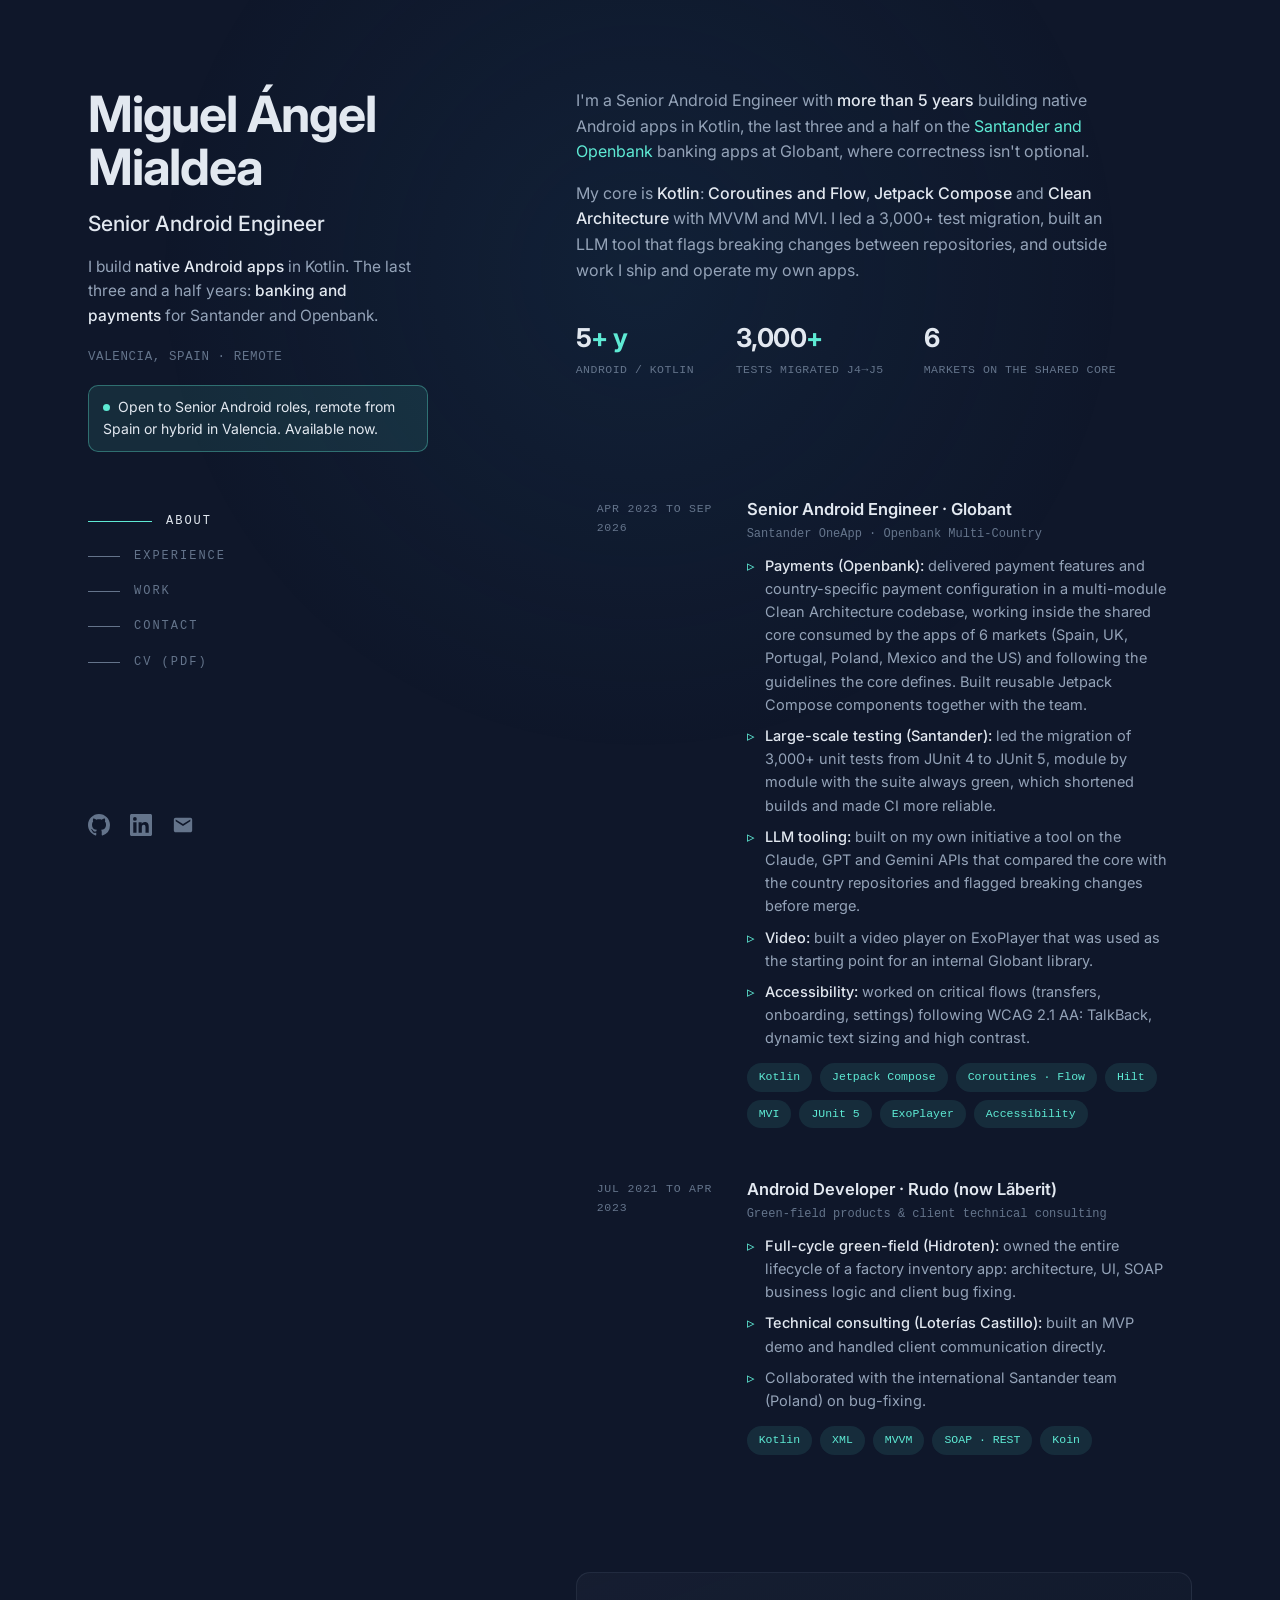
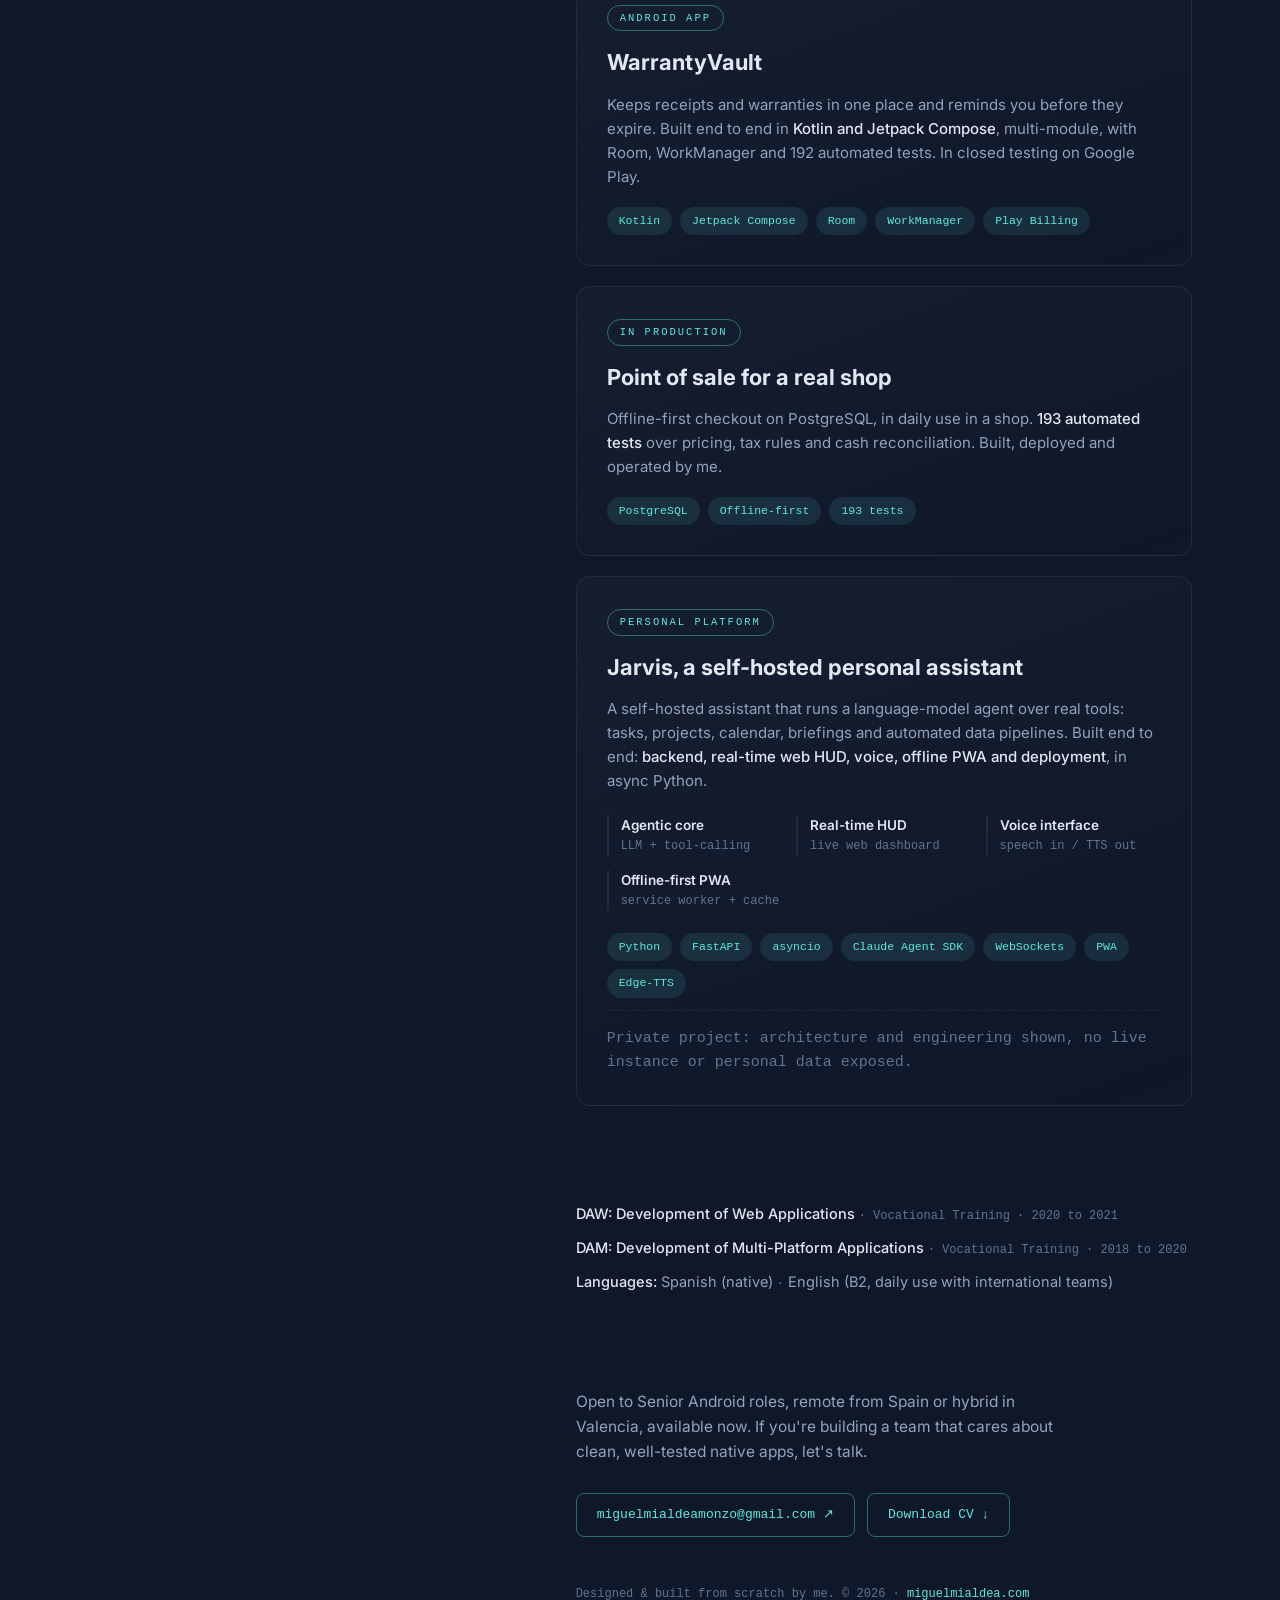
==== index.html @ e4a37e61 "Correct site and CV content: dates, payments scope, KMP, GitHub link, projects - Globant Apr 2023 to" ====
<!doctype html>
<html lang="en">
<head>
<meta charset="utf-8" />
<meta name="viewport" content="width=device-width, initial-scale=1" />
<title>Miguel Ángel Mialdea · Senior Android Engineer</title>
<meta name="description" content="Senior Android Engineer with 5+ years building native Kotlin apps for fintech (Santander, Openbank). Kotlin, Jetpack Compose, Clean Architecture. Based in Valencia, Spain. Open to remote roles from Spain or hybrid in Valencia." />
<link rel="canonical" href="https://miguelmialdea.com/" />
<meta property="og:title" content="Miguel Ángel Mialdea · Senior Android Engineer" />
<meta property="og:description" content="Senior Android engineer. Kotlin, Jetpack Compose, Clean Architecture, fintech apps and LLM tooling. Available now." />
<meta property="og:type" content="website" />
<meta property="og:url" content="https://miguelmialdea.com/" />
<meta name="theme-color" content="#0f172a" />
<link rel="icon" href="data:image/svg+xml,%3Csvg xmlns='http://www.w3.org/2000/svg' viewBox='0 0 32 32'%3E%3Crect width='32' height='32' rx='7' fill='%230f172a'/%3E%3Ctext x='16' y='22' font-family='Arial,sans-serif' font-size='15' font-weight='700' text-anchor='middle' fill='%235eead4'%3EMM%3C/text%3E%3C/svg%3E" />
<link rel="preconnect" href="https://fonts.googleapis.com">
<link rel="preconnect" href="https://fonts.gstatic.com" crossorigin>
<link href="https://fonts.googleapis.com/css2?family=Inter:wght@400;500;600;700&display=swap" rel="stylesheet">
<style>
  /* Forge · redesign (in-place content fix, 2026-10-20) · macrostructure: split sticky aside · tone: technical · anchor hue: teal */
  :root{
    --bg:#0f172a;            /* slate-900 */
    --text-hi:#e2e8f0;       /* slate-200 */
    --text:#94a3b8;          /* slate-400 */
    --text-lo:#64748b;       /* slate-500 */
    --accent:#5eead4;        /* teal-300 */
    --card-hover:rgba(148,163,184,.06);
    --card-line:rgba(148,163,184,.12);
    --pill-bg:rgba(94,234,212,.10);
    --mono:ui-monospace,"SF Mono",Menlo,Consolas,"Roboto Mono",monospace;
  }
  *{box-sizing:border-box;margin:0;padding:0}
  html{scroll-behavior:smooth;overflow-x:clip}
  body{overflow-x:clip;
    background:var(--bg);color:var(--text);
    font-family:"Inter",-apple-system,BlinkMacSystemFont,"Segoe UI",Roboto,sans-serif;
    line-height:1.6;-webkit-font-smoothing:antialiased;
  }
  a{color:inherit;text-decoration:none}
  ::selection{background:rgba(94,234,212,.25);color:var(--text-hi)}

  /* spotlight that follows the cursor */
  #spot{position:fixed;inset:0;z-index:0;pointer-events:none;
    background:radial-gradient(600px at 50% 30%,rgba(29,78,116,.18),transparent 80%);}

  .layout{position:relative;z-index:1;max-width:1200px;margin:0 auto;
    display:grid;grid-template-columns:minmax(380px,42%) 1fr;gap:0 24px;padding:0 48px}

  /* ── LEFT (sticky) ── */
  .left{position:sticky;top:0;height:100vh;display:flex;flex-direction:column;
    justify-content:space-between;padding:88px 24px 64px 0}
  h1{font-size:clamp(38px,4.4vw,50px);font-weight:700;letter-spacing:-1.2px;color:var(--text-hi);line-height:1.05}
  h1 a:hover{color:var(--accent)}
  .role{font-size:clamp(17px,1.8vw,21px);font-weight:500;color:var(--text-hi);margin-top:14px}
  .tag{margin-top:14px;max-width:330px;font-size:15.5px}
  .tag b{color:var(--text-hi);font-weight:500}
  .loc{font-family:var(--mono);font-size:12.5px;color:var(--text-lo);margin-top:18px;letter-spacing:.6px}
  .loc .dot{display:inline-block;width:7px;height:7px;border-radius:50%;background:var(--accent);
    margin-right:8px;box-shadow:0 0 8px var(--accent);animation:pulse 2.4s infinite;vertical-align:1px}
  @keyframes pulse{0%,100%{opacity:1}50%{opacity:.35}}
  .avail{margin-top:18px;max-width:340px;font-size:14px;color:var(--text-hi);
    border:1px solid rgba(94,234,212,.35);background:var(--pill-bg);border-radius:10px;padding:10px 14px}
  .avail .dot{display:inline-block;width:7px;height:7px;border-radius:50%;background:var(--accent);
    margin-right:8px;vertical-align:1px}
  .cta-inline.m-cv{display:none}

  .navcol{margin-top:60px;display:flex;flex-direction:column;gap:16px}
  .navcol a{display:flex;align-items:center;gap:14px;font-family:var(--mono);font-size:12px;
    letter-spacing:2px;color:var(--text-lo);width:max-content;transition:color .2s}
  .navcol a::before{content:"";height:1px;width:32px;background:var(--text-lo);transition:all .25s}
  .navcol a:hover,.navcol a.active{color:var(--text-hi)}
  .navcol a:hover::before,.navcol a.active::before{width:64px;background:var(--accent)}

  .social{display:flex;gap:20px;align-items:center}
  .social a{color:var(--text-lo);transition:color .2s,transform .2s;display:inline-flex}
  .social a:hover{color:var(--accent);transform:translateY(-2px)}
  .social svg{width:22px;height:22px;fill:currentColor}

  /* ── RIGHT (scroll) ── */
  .right{padding:88px 0 96px}
  section{margin-bottom:96px;scroll-margin-top:80px}
  .m-label{display:none}

  .about p{max-width:560px;font-size:16px;margin-bottom:16px}
  .about b{color:var(--text-hi);font-weight:500}
  .about .hl{color:var(--accent)}

  /* cards (experience + work) */
  .cards{display:flex;flex-direction:column;gap:6px}
  .card{display:grid;grid-template-columns:132px 1fr;gap:18px;padding:20px;border-radius:10px;
    border:1px solid transparent;transition:background .25s,border-color .25s,opacity .25s}
  .cards:hover .card{opacity:.55}
  .cards .card:hover{opacity:1;background:var(--card-hover);border-color:var(--card-line);
    box-shadow:0 6px 24px rgba(2,6,23,.4)}
  .when{font-family:var(--mono);font-size:11.5px;color:var(--text-lo);letter-spacing:.8px;
    text-transform:uppercase;padding-top:4px}
  .card h3{font-size:16.5px;font-weight:600;color:var(--text-hi)}
  .card h3 .co{color:var(--text-hi)}
  .card:hover h3 .co{color:var(--accent)}
  .card h3 .arrow{display:inline-block;transition:transform .2s;font-size:14px}
  .card:hover h3 .arrow{transform:translate(3px,-3px)}
  .sub{font-family:var(--mono);font-size:12px;color:var(--text-lo);margin-top:2px}
  .card p{font-size:14.5px;margin-top:10px}
  .card p b,.card li b{color:var(--text-hi);font-weight:500}
  .card ul.points{list-style:none;margin-top:10px;display:flex;flex-direction:column;gap:8px}
  .card ul.points li{position:relative;padding-left:18px;font-size:14.5px}
  .card ul.points li::before{content:"▹";position:absolute;left:0;color:var(--accent)}
  .pills{display:flex;flex-wrap:wrap;gap:8px;margin-top:14px;list-style:none}
  .pills li{font-family:var(--mono);font-size:11.5px;color:var(--accent);background:var(--pill-bg);
    border-radius:999px;padding:5px 12px}

  /* numbers strip */
  .nums{display:flex;gap:40px;flex-wrap:wrap;margin-top:34px}
  .nums div{min-width:120px}
  .nums .n{font-size:26px;font-weight:700;color:var(--text-hi);letter-spacing:-.5px}
  .nums .n span{color:var(--accent)}
  .nums .d{font-family:var(--mono);font-size:11.5px;color:var(--text-lo);letter-spacing:.5px;margin-top:2px}

  /* project featured card */
  .proj{border:1px solid var(--card-line);border-radius:14px;padding:30px;
    background:linear-gradient(160deg,rgba(148,163,184,.05),rgba(15,23,42,0));
    transition:border-color .25s,box-shadow .25s;position:relative;overflow:hidden}
  .proj:hover{border-color:rgba(94,234,212,.35);box-shadow:0 10px 34px rgba(2,6,23,.5)}
  .ptag{font-family:var(--mono);font-size:10.5px;letter-spacing:2px;color:var(--accent);
    border:1px solid rgba(94,234,212,.4);border-radius:999px;padding:4px 12px;display:inline-block}
  .proj h3{font-size:22px;font-weight:700;color:var(--text-hi);margin-top:14px}
  .proj>p{font-size:15px;margin-top:12px;max-width:600px}
  .proj>p b{color:var(--text-hi);font-weight:500}
  .feat{display:grid;grid-template-columns:repeat(auto-fit,minmax(170px,1fr));gap:14px;margin-top:22px}
  .feat div{border-left:2px solid var(--card-line);padding-left:12px}
  .feat h4{font-size:13.5px;color:var(--text-hi);font-weight:600}
  .feat p{font-family:var(--mono);font-size:12px;color:var(--text-lo)}
  .pnote{margin-top:22px;padding-top:16px;border-top:1px dashed var(--card-line);
    font-family:var(--mono);font-size:12px;color:var(--text-lo)}

  /* education + footer */
  .edu{display:flex;flex-direction:column;gap:10px;font-size:14.5px}
  .edu b{color:var(--text-hi);font-weight:500}
  .edu span{font-family:var(--mono);font-size:12px;color:var(--text-lo)}
  .foot{font-family:var(--mono);font-size:12px;color:var(--text-lo);max-width:480px}
  .foot a{color:var(--text);border-bottom:1px solid transparent}
  .foot a:hover{color:var(--accent)}

  .ctas{display:flex;flex-wrap:wrap;gap:12px;margin-top:28px}
  .cta-inline{display:inline-flex;align-items:center;gap:8px;font-family:var(--mono);font-size:13px;
    color:var(--accent);border:1px solid rgba(94,234,212,.4);border-radius:8px;padding:11px 20px;
    white-space:nowrap;transition:background .2s}
  .cta-inline:hover{background:var(--pill-bg)}
  .cta-inline:focus-visible{outline:2px solid var(--accent);outline-offset:3px}
  .proj+.proj{margin-top:20px}

  .reveal{opacity:0;transform:translateY(16px);transition:opacity .55s cubic-bezier(.22,1,.36,1),transform .55s cubic-bezier(.22,1,.36,1)}
  .reveal.in{opacity:1;transform:none}

  /* ── MOBILE ── */
  @media(max-width:880px){
    .layout{display:block;padding:0 26px}
    .left{position:static;height:auto;padding:72px 0 20px;justify-content:flex-start}
    .navcol{display:none}
    .cta-inline.m-cv{display:inline-flex;margin-top:18px}
    .social{margin-top:28px}
    .right{padding:28px 0 80px}
    section{margin-bottom:64px}
    .m-label{display:block;font-family:var(--mono);font-size:12px;letter-spacing:2.5px;
      color:var(--text-hi);text-transform:uppercase;margin-bottom:22px;
      position:sticky;top:0;background:rgba(15,23,42,.85);backdrop-filter:blur(8px);
      padding:14px 0;z-index:5}
    .m-label::before{content:"// ";color:var(--accent)}
    .card{grid-template-columns:1fr;gap:6px;padding:16px 0}
    .cards:hover .card{opacity:1}
    #spot{display:none}
    .proj{padding:22px}
  }
  @media(max-width:360px){
    .layout{padding:0 22px}
    .cta-inline{padding:11px 14px;font-size:12px}
  }
  @media(prefers-reduced-motion:reduce){
    .reveal{opacity:1;transform:none}.loc .dot{animation:none}
    .card,.cards:hover .card{transition:none;opacity:1}
  }
</style>
</head>
<body>
<div id="spot"></div>

<div class="layout">

  <!-- LEFT — sticky identity -->
  <aside class="left">
    <div>
      <h1><a href="#top">Miguel Ángel<br>Mialdea</a></h1>
      <div class="role">Senior Android Engineer</div>
      <p class="tag">I build <b>native Android apps</b> in Kotlin. The last three and a half years: <b>banking and payments</b> for Santander and Openbank.</p>
      <div class="loc">VALENCIA, SPAIN · REMOTE</div>
      <p class="avail"><span class="dot"></span>Open to Senior Android roles, remote from Spain or hybrid in Valencia. Available now.</p>
      <a class="cta-inline m-cv" href="./cv.pdf" target="_blank" rel="noopener">Download CV ↓</a>

      <nav class="navcol" aria-label="Section navigation">
        <a href="#about" class="active">ABOUT</a>
        <a href="#experience">EXPERIENCE</a>
        <a href="#work">WORK</a>
        <a href="#contact">CONTACT</a>
        <a href="./cv.pdf" target="_blank" rel="noopener">CV (PDF)</a>
      </nav>
    </div>

    <div class="social">
      <a href="https://github.com/MiguelAMialdeaDev" target="_blank" rel="noopener" aria-label="GitHub">
        <svg viewBox="0 0 16 16"><path d="M8 0C3.58 0 0 3.58 0 8c0 3.54 2.29 6.53 5.47 7.59.4.07.55-.17.55-.38 0-.19-.01-.82-.01-1.49-2.01.37-2.53-.49-2.69-.94-.09-.23-.48-.94-.82-1.13-.28-.15-.68-.52-.01-.53.63-.01 1.08.58 1.23.82.72 1.21 1.87.87 2.33.66.07-.52.28-.87.51-1.07-1.78-.2-3.64-.89-3.64-3.95 0-.87.31-1.59.82-2.15-.08-.2-.36-1.02.08-2.12 0 0 .67-.21 2.2.82.64-.18 1.32-.27 2-.27s1.36.09 2 .27c1.53-1.04 2.2-.82 2.2-.82.44 1.1.16 1.92.08 2.12.51.56.82 1.27.82 2.15 0 3.07-1.87 3.75-3.65 3.95.29.25.54.73.54 1.48 0 1.07-.01 1.93-.01 2.2 0 .21.15.46.55.38A8.01 8.01 0 0 0 16 8c0-4.42-3.58-8-8-8z"/></svg>
      </a>
      <a href="https://www.linkedin.com/in/miguel-mialdea-dev" target="_blank" rel="noopener" aria-label="LinkedIn">
        <svg viewBox="0 0 24 24"><path d="M20.45 20.45h-3.55v-5.57c0-1.33-.03-3.04-1.85-3.04-1.85 0-2.14 1.45-2.14 2.94v5.67H9.36V9h3.41v1.56h.05c.47-.9 1.63-1.85 3.36-1.85 3.6 0 4.27 2.37 4.27 5.45v6.29zM5.34 7.43a2.06 2.06 0 1 1 0-4.12 2.06 2.06 0 0 1 0 4.12zM7.12 20.45H3.56V9h3.56v11.45zM22.23 0H1.77C.79 0 0 .77 0 1.72v20.56C0 23.23.79 24 1.77 24h20.46c.98 0 1.77-.77 1.77-1.72V1.72C24 .77 23.21 0 22.23 0z"/></svg>
      </a>
      <a href="mailto:miguelmialdeamonzo@gmail.com" aria-label="Email">
        <svg viewBox="0 0 24 24"><path d="M20 4H4c-1.1 0-1.99.9-1.99 2L2 18c0 1.1.9 2 2 2h16c1.1 0 2-.9 2-2V6c0-1.1-.9-2-2-2zm0 4-8 5-8-5V6l8 5 8-5v2z"/></svg>
      </a>
    </div>
  </aside>

  <!-- RIGHT — scrolling content -->
  <main class="right" id="top">

    <section id="about" class="about reveal">
      <div class="m-label">About</div>
      <p>I'm a Senior Android Engineer with <b>more than 5 years</b> building native Android apps in Kotlin, the last three and a half on the <span class="hl">Santander and Openbank</span> banking apps at Globant, where correctness isn't optional.</p>
      <p>My core is <b>Kotlin</b>: <b>Coroutines and Flow</b>, <b>Jetpack Compose</b> and <b>Clean Architecture</b> with MVVM and MVI. I led a 3,000+ test migration, built an LLM tool that flags breaking changes between repositories, and outside work I ship and operate my own apps.</p>
      <div class="nums">
        <div><div class="n">5<span>+ y</span></div><div class="d">ANDROID / KOTLIN</div></div>
        <div><div class="n">3,000<span>+</span></div><div class="d">TESTS MIGRATED J4→J5</div></div>
        <div><div class="n">6</div><div class="d">MARKETS ON THE SHARED CORE</div></div>
      </div>
    </section>

    <section id="experience" class="reveal">
      <div class="m-label">Experience</div>
      <div class="cards">

        <div class="card">
          <div class="when">Apr 2023 to Sep 2026</div>
          <div>
            <h3><span class="co">Senior Android Engineer · Globant</span></h3>
            <div class="sub">Santander OneApp · Openbank Multi-Country</div>
            <ul class="points">
              <li><b>Payments (Openbank):</b> delivered payment features and country-specific payment configuration in a multi-module Clean Architecture codebase, working inside the shared core consumed by the apps of 6 markets (Spain, UK, Portugal, Poland, Mexico and the US) and following the guidelines the core defines. Built reusable Jetpack Compose components together with the team.</li>
              <li><b>Large-scale testing (Santander):</b> led the migration of 3,000+ unit tests from JUnit 4 to JUnit 5, module by module with the suite always green, which shortened builds and made CI more reliable.</li>
              <li><b>LLM tooling:</b> built on my own initiative a tool on the Claude, GPT and Gemini APIs that compared the core with the country repositories and flagged breaking changes before merge.</li>
              <li><b>Video:</b> built a video player on ExoPlayer that was used as the starting point for an internal Globant library.</li>
              <li><b>Accessibility:</b> worked on critical flows (transfers, onboarding, settings) following WCAG 2.1 AA: TalkBack, dynamic text sizing and high contrast.</li>
            </ul>
            <ul class="pills"><li>Kotlin</li><li>Jetpack Compose</li><li>Coroutines · Flow</li><li>Hilt</li><li>MVI</li><li>JUnit 5</li><li>ExoPlayer</li><li>Accessibility</li></ul>
          </div>
        </div>

        <div class="card">
          <div class="when">Jul 2021 to Apr 2023</div>
          <div>
            <h3><span class="co">Android Developer · Rudo (now Lãberit)</span></h3>
            <div class="sub">Green-field products &amp; client technical consulting</div>
            <ul class="points">
              <li><b>Full-cycle green-field (Hidroten):</b> owned the entire lifecycle of a factory inventory app: architecture, UI, SOAP business logic and client bug fixing.</li>
              <li><b>Technical consulting (Loterías Castillo):</b> built an MVP demo and handled client communication directly.</li>
              <li>Collaborated with the international Santander team (Poland) on bug-fixing.</li>
            </ul>
            <ul class="pills"><li>Kotlin</li><li>XML</li><li>MVVM</li><li>SOAP · REST</li><li>Koin</li></ul>
          </div>
        </div>

      </div>
    </section>

    <section id="work" class="reveal">
      <div class="m-label">Selected Work</div>
      <div class="proj">
        <span class="ptag">ANDROID APP</span>
        <h3>WarrantyVault</h3>
        <p>Keeps receipts and warranties in one place and reminds you before they expire. Built end to end in <b>Kotlin and Jetpack Compose</b>, multi-module, with Room, WorkManager and 192 automated tests. In closed testing on Google Play.</p>
        <ul class="pills" style="margin-top:18px"><li>Kotlin</li><li>Jetpack Compose</li><li>Room</li><li>WorkManager</li><li>Play Billing</li></ul>
      </div>

      <div class="proj">
        <span class="ptag">IN PRODUCTION</span>
        <h3>Point of sale for a real shop</h3>
        <p>Offline-first checkout on PostgreSQL, in daily use in a shop. <b>193 automated tests</b> over pricing, tax rules and cash reconciliation. Built, deployed and operated by me.</p>
        <ul class="pills" style="margin-top:18px"><li>PostgreSQL</li><li>Offline-first</li><li>193 tests</li></ul>
      </div>

      <div class="proj">
        <span class="ptag">PERSONAL PLATFORM</span>
        <h3>Jarvis, a self-hosted personal assistant</h3>
        <p>A self-hosted assistant that runs a language-model agent over real tools: tasks, projects, calendar, briefings and automated data pipelines. Built end to end: <b>backend, real-time web HUD, voice, offline PWA and deployment</b>, in async Python.</p>
        <div class="feat">
          <div><h4>Agentic core</h4><p>LLM + tool-calling</p></div>
          <div><h4>Real-time HUD</h4><p>live web dashboard</p></div>
          <div><h4>Voice interface</h4><p>speech in / TTS out</p></div>
          <div><h4>Offline-first PWA</h4><p>service worker + cache</p></div>
        </div>
        <ul class="pills" style="margin-top:22px"><li>Python</li><li>FastAPI</li><li>asyncio</li><li>Claude Agent SDK</li><li>WebSockets</li><li>PWA</li><li>Edge-TTS</li></ul>
        <p class="pnote">Private project: architecture and engineering shown, no live instance or personal data exposed.</p>
      </div>
    </section>

    <section id="education" class="reveal">
      <div class="m-label">Education</div>
      <div class="edu">
        <div><b>DAW: Development of Web Applications</b> <span>· Vocational Training · 2020 to 2021</span></div>
        <div><b>DAM: Development of Multi-Platform Applications</b> <span>· Vocational Training · 2018 to 2020</span></div>
        <div><b>Languages:</b> Spanish (native) <span>·</span> English (B2, daily use with international teams)</div>
      </div>
    </section>

    <section id="contact" class="reveal" style="margin-bottom:40px">
      <div class="m-label">Contact</div>
      <p class="foot" style="font-family:Inter,sans-serif;font-size:15.5px;color:var(--text)">Open to Senior Android roles, remote from Spain or hybrid in Valencia, available now. If you're building a team that cares about clean, well-tested native apps, let's talk.</p>
      <div class="ctas">
        <a class="cta-inline" href="mailto:miguelmialdeamonzo@gmail.com">miguelmialdeamonzo@gmail.com ↗</a>
        <a class="cta-inline" href="./cv.pdf" target="_blank" rel="noopener">Download CV ↓</a>
      </div>
      <p class="foot" style="margin-top:48px">Designed &amp; built from scratch by me. © <span id="yr"></span> · <span style="color:var(--accent)">miguelmialdea.com</span></p>
    </section>

  </main>
</div>

<script>
  document.getElementById("yr").textContent = new Date().getFullYear();

  // spotlight follows cursor
  const spot = document.getElementById("spot");
  window.addEventListener("mousemove", (e) => {
    spot.style.background = `radial-gradient(600px at ${e.clientX}px ${e.clientY}px, rgba(29,78,116,.18), transparent 80%)`;
  }, { passive: true });

  // reveal on scroll
  const io = new IntersectionObserver((es)=>{es.forEach(e=>{if(e.isIntersecting){e.target.classList.add("in");io.unobserve(e.target)}})},{threshold:.1});
  document.querySelectorAll(".reveal").forEach(el=>io.observe(el));

  // active nav link on scroll
  const links = document.querySelectorAll(".navcol a");
  const secs = ["about","experience","work","contact"].map(id=>document.getElementById(id));
  const nav = new IntersectionObserver((es)=>{
    es.forEach(e=>{
      if(e.isIntersecting){
        links.forEach(l=>l.classList.toggle("active", l.getAttribute("href")==="#"+e.target.id));
      }
    });
  },{rootMargin:"-30% 0px -60% 0px"});
  secs.forEach(s=>s&&nav.observe(s));
</script>
</body>
</html>
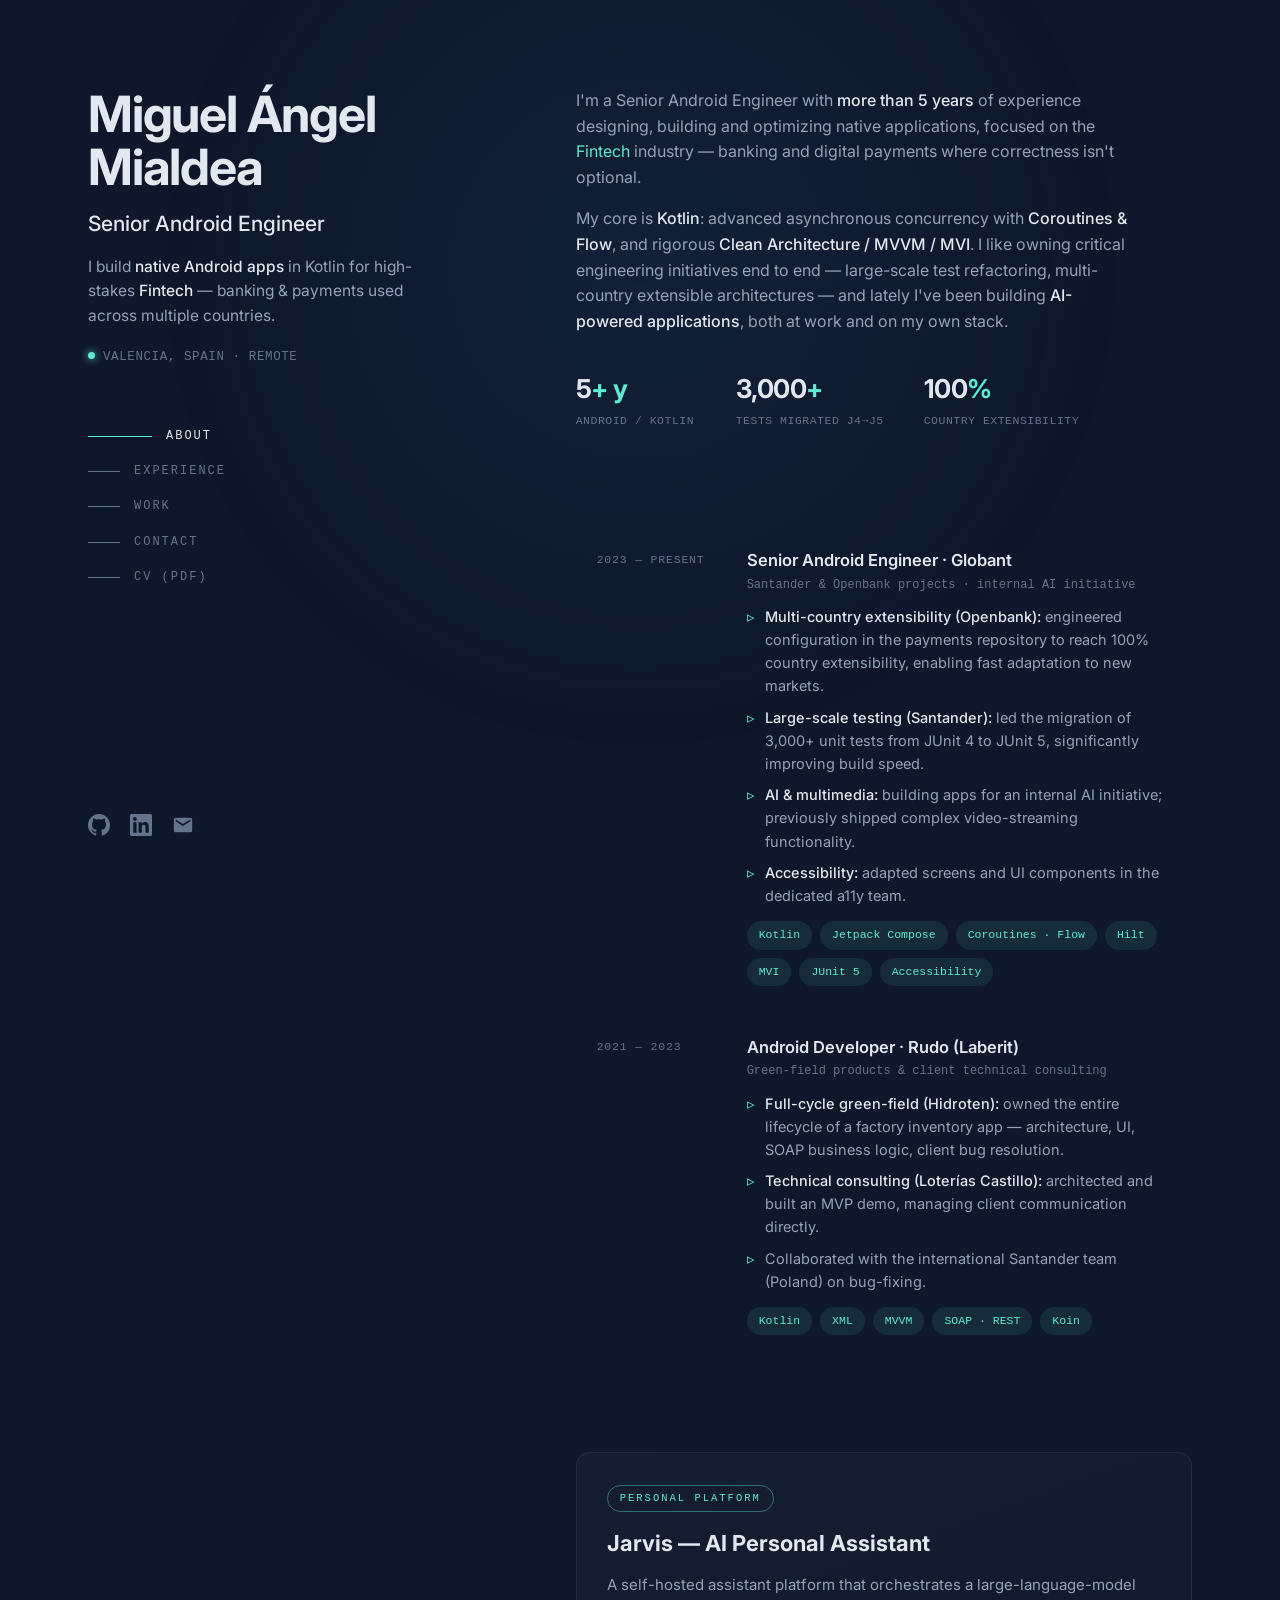
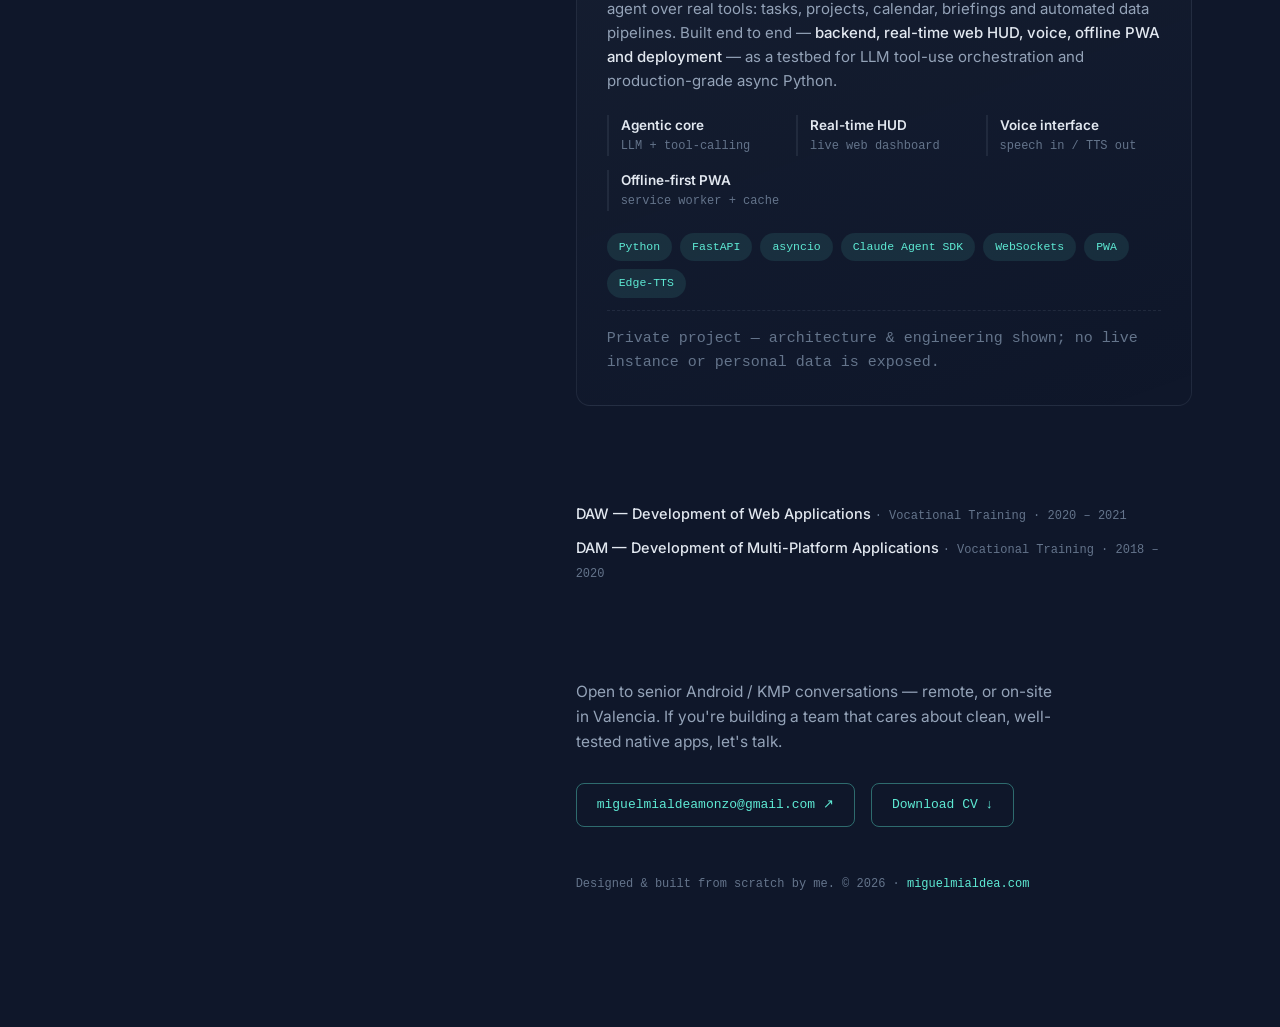
==== commit 60922741: "Move portfolio to miguelmialdea.com" ====
--- a/index.html
+++ b/index.html
@@ -4,19 +4,15 @@
 <meta charset="utf-8" />
 <meta name="viewport" content="width=device-width, initial-scale=1" />
 <title>Miguel Ángel Mialdea · Senior Android Engineer</title>
-<meta name="description" content="Senior Android Engineer with 5+ years building native Kotlin apps for fintech (Santander, Openbank). Kotlin, Jetpack Compose, Clean Architecture. Based in Valencia, Spain. Open to remote roles from Spain or hybrid in Valencia." />
-<link rel="canonical" href="https://miguelmialdea.com/" />
+<meta name="description" content="Senior Android Engineer with 5+ years building native Kotlin apps for Fintech (Santander, Openbank). Kotlin, Jetpack Compose, KMP, Clean Architecture. Based in Valencia, Spain — available remotely." />
 <meta property="og:title" content="Miguel Ángel Mialdea · Senior Android Engineer" />
-<meta property="og:description" content="Senior Android engineer. Kotlin, Jetpack Compose, Clean Architecture, fintech apps and LLM tooling. Available now." />
+<meta property="og:description" content="Native Android / Kotlin / KMP engineer. Fintech-grade apps, Clean Architecture, and AI tooling." />
 <meta property="og:type" content="website" />
-<meta property="og:url" content="https://miguelmialdea.com/" />
 <meta name="theme-color" content="#0f172a" />
-<link rel="icon" href="data:image/svg+xml,%3Csvg xmlns='http://www.w3.org/2000/svg' viewBox='0 0 32 32'%3E%3Crect width='32' height='32' rx='7' fill='%230f172a'/%3E%3Ctext x='16' y='22' font-family='Arial,sans-serif' font-size='15' font-weight='700' text-anchor='middle' fill='%235eead4'%3EMM%3C/text%3E%3C/svg%3E" />
 <link rel="preconnect" href="https://fonts.googleapis.com">
 <link rel="preconnect" href="https://fonts.gstatic.com" crossorigin>
 <link href="https://fonts.googleapis.com/css2?family=Inter:wght@400;500;600;700&display=swap" rel="stylesheet">
 <style>
-  /* Forge · redesign (in-place content fix, 2026-10-20) · macrostructure: split sticky aside · tone: technical · anchor hue: teal */
   :root{
     --bg:#0f172a;            /* slate-900 */
     --text-hi:#e2e8f0;       /* slate-200 */
@@ -29,8 +25,8 @@
     --mono:ui-monospace,"SF Mono",Menlo,Consolas,"Roboto Mono",monospace;
   }
   *{box-sizing:border-box;margin:0;padding:0}
-  html{scroll-behavior:smooth;overflow-x:clip}
-  body{overflow-x:clip;
+  html{scroll-behavior:smooth}
+  body{
     background:var(--bg);color:var(--text);
     font-family:"Inter",-apple-system,BlinkMacSystemFont,"Segoe UI",Roboto,sans-serif;
     line-height:1.6;-webkit-font-smoothing:antialiased;
@@ -57,11 +53,6 @@
   .loc .dot{display:inline-block;width:7px;height:7px;border-radius:50%;background:var(--accent);
     margin-right:8px;box-shadow:0 0 8px var(--accent);animation:pulse 2.4s infinite;vertical-align:1px}
   @keyframes pulse{0%,100%{opacity:1}50%{opacity:.35}}
-  .avail{margin-top:18px;max-width:340px;font-size:14px;color:var(--text-hi);
-    border:1px solid rgba(94,234,212,.35);background:var(--pill-bg);border-radius:10px;padding:10px 14px}
-  .avail .dot{display:inline-block;width:7px;height:7px;border-radius:50%;background:var(--accent);
-    margin-right:8px;vertical-align:1px}
-  .cta-inline.m-cv{display:none}
 
   .navcol{margin-top:60px;display:flex;flex-direction:column;gap:16px}
   .navcol a{display:flex;align-items:center;gap:14px;font-family:var(--mono);font-size:12px;
@@ -140,15 +131,12 @@
   .foot a{color:var(--text);border-bottom:1px solid transparent}
   .foot a:hover{color:var(--accent)}
 
-  .ctas{display:flex;flex-wrap:wrap;gap:12px;margin-top:28px}
   .cta-inline{display:inline-flex;align-items:center;gap:8px;font-family:var(--mono);font-size:13px;
     color:var(--accent);border:1px solid rgba(94,234,212,.4);border-radius:8px;padding:11px 20px;
-    white-space:nowrap;transition:background .2s}
+    margin-top:28px;transition:background .2s}
   .cta-inline:hover{background:var(--pill-bg)}
-  .cta-inline:focus-visible{outline:2px solid var(--accent);outline-offset:3px}
-  .proj+.proj{margin-top:20px}
-
-  .reveal{opacity:0;transform:translateY(16px);transition:opacity .55s cubic-bezier(.22,1,.36,1),transform .55s cubic-bezier(.22,1,.36,1)}
+
+  .reveal{opacity:0;transform:translateY(16px);transition:opacity .55s ease,transform .55s ease}
   .reveal.in{opacity:1;transform:none}
 
   /* ── MOBILE ── */
@@ -156,7 +144,6 @@
     .layout{display:block;padding:0 26px}
     .left{position:static;height:auto;padding:72px 0 20px;justify-content:flex-start}
     .navcol{display:none}
-    .cta-inline.m-cv{display:inline-flex;margin-top:18px}
     .social{margin-top:28px}
     .right{padding:28px 0 80px}
     section{margin-bottom:64px}
@@ -168,11 +155,6 @@
     .card{grid-template-columns:1fr;gap:6px;padding:16px 0}
     .cards:hover .card{opacity:1}
     #spot{display:none}
-    .proj{padding:22px}
-  }
-  @media(max-width:360px){
-    .layout{padding:0 22px}
-    .cta-inline{padding:11px 14px;font-size:12px}
   }
   @media(prefers-reduced-motion:reduce){
     .reveal{opacity:1;transform:none}.loc .dot{animation:none}
@@ -190,10 +172,8 @@
     <div>
       <h1><a href="#top">Miguel Ángel<br>Mialdea</a></h1>
       <div class="role">Senior Android Engineer</div>
-      <p class="tag">I build <b>native Android apps</b> in Kotlin. The last three and a half years: <b>banking and payments</b> for Santander and Openbank.</p>
-      <div class="loc">VALENCIA, SPAIN · REMOTE</div>
-      <p class="avail"><span class="dot"></span>Open to Senior Android roles, remote from Spain or hybrid in Valencia. Available now.</p>
-      <a class="cta-inline m-cv" href="./cv.pdf" target="_blank" rel="noopener">Download CV ↓</a>
+      <p class="tag">I build <b>native Android apps</b> in Kotlin for high-stakes <b>Fintech</b> — banking &amp; payments used across multiple countries.</p>
+      <div class="loc"><span class="dot"></span>VALENCIA, SPAIN · REMOTE</div>
 
       <nav class="navcol" aria-label="Section navigation">
         <a href="#about" class="active">ABOUT</a>
@@ -205,7 +185,7 @@
     </div>
 
     <div class="social">
-      <a href="https://github.com/MiguelAMialdeaDev" target="_blank" rel="noopener" aria-label="GitHub">
+      <a href="https://github.com/MiguelMialdeaDev" target="_blank" rel="noopener" aria-label="GitHub">
         <svg viewBox="0 0 16 16"><path d="M8 0C3.58 0 0 3.58 0 8c0 3.54 2.29 6.53 5.47 7.59.4.07.55-.17.55-.38 0-.19-.01-.82-.01-1.49-2.01.37-2.53-.49-2.69-.94-.09-.23-.48-.94-.82-1.13-.28-.15-.68-.52-.01-.53.63-.01 1.08.58 1.23.82.72 1.21 1.87.87 2.33.66.07-.52.28-.87.51-1.07-1.78-.2-3.64-.89-3.64-3.95 0-.87.31-1.59.82-2.15-.08-.2-.36-1.02.08-2.12 0 0 .67-.21 2.2.82.64-.18 1.32-.27 2-.27s1.36.09 2 .27c1.53-1.04 2.2-.82 2.2-.82.44 1.1.16 1.92.08 2.12.51.56.82 1.27.82 2.15 0 3.07-1.87 3.75-3.65 3.95.29.25.54.73.54 1.48 0 1.07-.01 1.93-.01 2.2 0 .21.15.46.55.38A8.01 8.01 0 0 0 16 8c0-4.42-3.58-8-8-8z"/></svg>
       </a>
       <a href="https://www.linkedin.com/in/miguel-mialdea-dev" target="_blank" rel="noopener" aria-label="LinkedIn">
@@ -222,12 +202,12 @@
 
     <section id="about" class="about reveal">
       <div class="m-label">About</div>
-      <p>I'm a Senior Android Engineer with <b>more than 5 years</b> building native Android apps in Kotlin, the last three and a half on the <span class="hl">Santander and Openbank</span> banking apps at Globant, where correctness isn't optional.</p>
-      <p>My core is <b>Kotlin</b>: <b>Coroutines and Flow</b>, <b>Jetpack Compose</b> and <b>Clean Architecture</b> with MVVM and MVI. I led a 3,000+ test migration, built an LLM tool that flags breaking changes between repositories, and outside work I ship and operate my own apps.</p>
+      <p>I'm a Senior Android Engineer with <b>more than 5 years</b> of experience designing, building and optimizing native applications, focused on the <span class="hl">Fintech</span> industry — banking and digital payments where correctness isn't optional.</p>
+      <p>My core is <b>Kotlin</b>: advanced asynchronous concurrency with <b>Coroutines &amp; Flow</b>, and rigorous <b>Clean Architecture / MVVM / MVI</b>. I like owning critical engineering initiatives end to end — large-scale test refactoring, multi-country extensible architectures — and lately I've been building <b>AI-powered applications</b>, both at work and on my own stack.</p>
       <div class="nums">
         <div><div class="n">5<span>+ y</span></div><div class="d">ANDROID / KOTLIN</div></div>
         <div><div class="n">3,000<span>+</span></div><div class="d">TESTS MIGRATED J4→J5</div></div>
-        <div><div class="n">6</div><div class="d">MARKETS ON THE SHARED CORE</div></div>
+        <div><div class="n">100<span>%</span></div><div class="d">COUNTRY EXTENSIBILITY</div></div>
       </div>
     </section>
 
@@ -236,29 +216,28 @@
       <div class="cards">
 
         <div class="card">
-          <div class="when">Apr 2023 to Sep 2026</div>
+          <div class="when">2023 — Present</div>
           <div>
             <h3><span class="co">Senior Android Engineer · Globant</span></h3>
-            <div class="sub">Santander OneApp · Openbank Multi-Country</div>
+            <div class="sub">Santander &amp; Openbank projects · internal AI initiative</div>
             <ul class="points">
-              <li><b>Payments (Openbank):</b> delivered payment features and country-specific payment configuration in a multi-module Clean Architecture codebase, working inside the shared core consumed by the apps of 6 markets (Spain, UK, Portugal, Poland, Mexico and the US) and following the guidelines the core defines. Built reusable Jetpack Compose components together with the team.</li>
-              <li><b>Large-scale testing (Santander):</b> led the migration of 3,000+ unit tests from JUnit 4 to JUnit 5, module by module with the suite always green, which shortened builds and made CI more reliable.</li>
-              <li><b>LLM tooling:</b> built on my own initiative a tool on the Claude, GPT and Gemini APIs that compared the core with the country repositories and flagged breaking changes before merge.</li>
-              <li><b>Video:</b> built a video player on ExoPlayer that was used as the starting point for an internal Globant library.</li>
-              <li><b>Accessibility:</b> worked on critical flows (transfers, onboarding, settings) following WCAG 2.1 AA: TalkBack, dynamic text sizing and high contrast.</li>
+              <li><b>Multi-country extensibility (Openbank):</b> engineered configuration in the payments repository to reach 100% country extensibility, enabling fast adaptation to new markets.</li>
+              <li><b>Large-scale testing (Santander):</b> led the migration of 3,000+ unit tests from JUnit 4 to JUnit 5, significantly improving build speed.</li>
+              <li><b>AI &amp; multimedia:</b> building apps for an internal AI initiative; previously shipped complex video-streaming functionality.</li>
+              <li><b>Accessibility:</b> adapted screens and UI components in the dedicated a11y team.</li>
             </ul>
-            <ul class="pills"><li>Kotlin</li><li>Jetpack Compose</li><li>Coroutines · Flow</li><li>Hilt</li><li>MVI</li><li>JUnit 5</li><li>ExoPlayer</li><li>Accessibility</li></ul>
+            <ul class="pills"><li>Kotlin</li><li>Jetpack Compose</li><li>Coroutines · Flow</li><li>Hilt</li><li>MVI</li><li>JUnit 5</li><li>Accessibility</li></ul>
           </div>
         </div>
 
         <div class="card">
-          <div class="when">Jul 2021 to Apr 2023</div>
+          <div class="when">2021 — 2023</div>
           <div>
-            <h3><span class="co">Android Developer · Rudo (now Lãberit)</span></h3>
+            <h3><span class="co">Android Developer · Rudo (Laberit)</span></h3>
             <div class="sub">Green-field products &amp; client technical consulting</div>
             <ul class="points">
-              <li><b>Full-cycle green-field (Hidroten):</b> owned the entire lifecycle of a factory inventory app: architecture, UI, SOAP business logic and client bug fixing.</li>
-              <li><b>Technical consulting (Loterías Castillo):</b> built an MVP demo and handled client communication directly.</li>
+              <li><b>Full-cycle green-field (Hidroten):</b> owned the entire lifecycle of a factory inventory app — architecture, UI, SOAP business logic, client bug resolution.</li>
+              <li><b>Technical consulting (Loterías Castillo):</b> architected and built an MVP demo, managing client communication directly.</li>
               <li>Collaborated with the international Santander team (Poland) on bug-fixing.</li>
             </ul>
             <ul class="pills"><li>Kotlin</li><li>XML</li><li>MVVM</li><li>SOAP · REST</li><li>Koin</li></ul>
@@ -271,23 +250,9 @@
     <section id="work" class="reveal">
       <div class="m-label">Selected Work</div>
       <div class="proj">
-        <span class="ptag">ANDROID APP</span>
-        <h3>WarrantyVault</h3>
-        <p>Keeps receipts and warranties in one place and reminds you before they expire. Built end to end in <b>Kotlin and Jetpack Compose</b>, multi-module, with Room, WorkManager and 192 automated tests. In closed testing on Google Play.</p>
-        <ul class="pills" style="margin-top:18px"><li>Kotlin</li><li>Jetpack Compose</li><li>Room</li><li>WorkManager</li><li>Play Billing</li></ul>
-      </div>
-
-      <div class="proj">
-        <span class="ptag">IN PRODUCTION</span>
-        <h3>Point of sale for a real shop</h3>
-        <p>Offline-first checkout on PostgreSQL, in daily use in a shop. <b>193 automated tests</b> over pricing, tax rules and cash reconciliation. Built, deployed and operated by me.</p>
-        <ul class="pills" style="margin-top:18px"><li>PostgreSQL</li><li>Offline-first</li><li>193 tests</li></ul>
-      </div>
-
-      <div class="proj">
         <span class="ptag">PERSONAL PLATFORM</span>
-        <h3>Jarvis, a self-hosted personal assistant</h3>
-        <p>A self-hosted assistant that runs a language-model agent over real tools: tasks, projects, calendar, briefings and automated data pipelines. Built end to end: <b>backend, real-time web HUD, voice, offline PWA and deployment</b>, in async Python.</p>
+        <h3>Jarvis — AI Personal Assistant</h3>
+        <p>A self-hosted assistant platform that orchestrates a large-language-model agent over real tools: tasks, projects, calendar, briefings and automated data pipelines. Built end to end — <b>backend, real-time web HUD, voice, offline PWA and deployment</b> — as a testbed for LLM tool-use orchestration and production-grade async Python.</p>
         <div class="feat">
           <div><h4>Agentic core</h4><p>LLM + tool-calling</p></div>
           <div><h4>Real-time HUD</h4><p>live web dashboard</p></div>
@@ -295,26 +260,23 @@
           <div><h4>Offline-first PWA</h4><p>service worker + cache</p></div>
         </div>
         <ul class="pills" style="margin-top:22px"><li>Python</li><li>FastAPI</li><li>asyncio</li><li>Claude Agent SDK</li><li>WebSockets</li><li>PWA</li><li>Edge-TTS</li></ul>
-        <p class="pnote">Private project: architecture and engineering shown, no live instance or personal data exposed.</p>
+        <p class="pnote">Private project — architecture &amp; engineering shown; no live instance or personal data is exposed.</p>
       </div>
     </section>
 
     <section id="education" class="reveal">
       <div class="m-label">Education</div>
       <div class="edu">
-        <div><b>DAW: Development of Web Applications</b> <span>· Vocational Training · 2020 to 2021</span></div>
-        <div><b>DAM: Development of Multi-Platform Applications</b> <span>· Vocational Training · 2018 to 2020</span></div>
-        <div><b>Languages:</b> Spanish (native) <span>·</span> English (B2, daily use with international teams)</div>
+        <div><b>DAW — Development of Web Applications</b> <span>· Vocational Training · 2020 – 2021</span></div>
+        <div><b>DAM — Development of Multi-Platform Applications</b> <span>· Vocational Training · 2018 – 2020</span></div>
       </div>
     </section>
 
     <section id="contact" class="reveal" style="margin-bottom:40px">
       <div class="m-label">Contact</div>
-      <p class="foot" style="font-family:Inter,sans-serif;font-size:15.5px;color:var(--text)">Open to Senior Android roles, remote from Spain or hybrid in Valencia, available now. If you're building a team that cares about clean, well-tested native apps, let's talk.</p>
-      <div class="ctas">
-        <a class="cta-inline" href="mailto:miguelmialdeamonzo@gmail.com">miguelmialdeamonzo@gmail.com ↗</a>
-        <a class="cta-inline" href="./cv.pdf" target="_blank" rel="noopener">Download CV ↓</a>
-      </div>
+      <p class="foot" style="font-family:Inter,sans-serif;font-size:15.5px;color:var(--text)">Open to senior Android / KMP conversations — remote, or on-site in Valencia. If you're building a team that cares about clean, well-tested native apps, let's talk.</p>
+      <a class="cta-inline" href="mailto:miguelmialdeamonzo@gmail.com">miguelmialdeamonzo@gmail.com ↗</a>
+      <a class="cta-inline" style="margin-left:12px" href="./cv.pdf" target="_blank" rel="noopener">Download CV ↓</a>
       <p class="foot" style="margin-top:48px">Designed &amp; built from scratch by me. © <span id="yr"></span> · <span style="color:var(--accent)">miguelmialdea.com</span></p>
     </section>
 
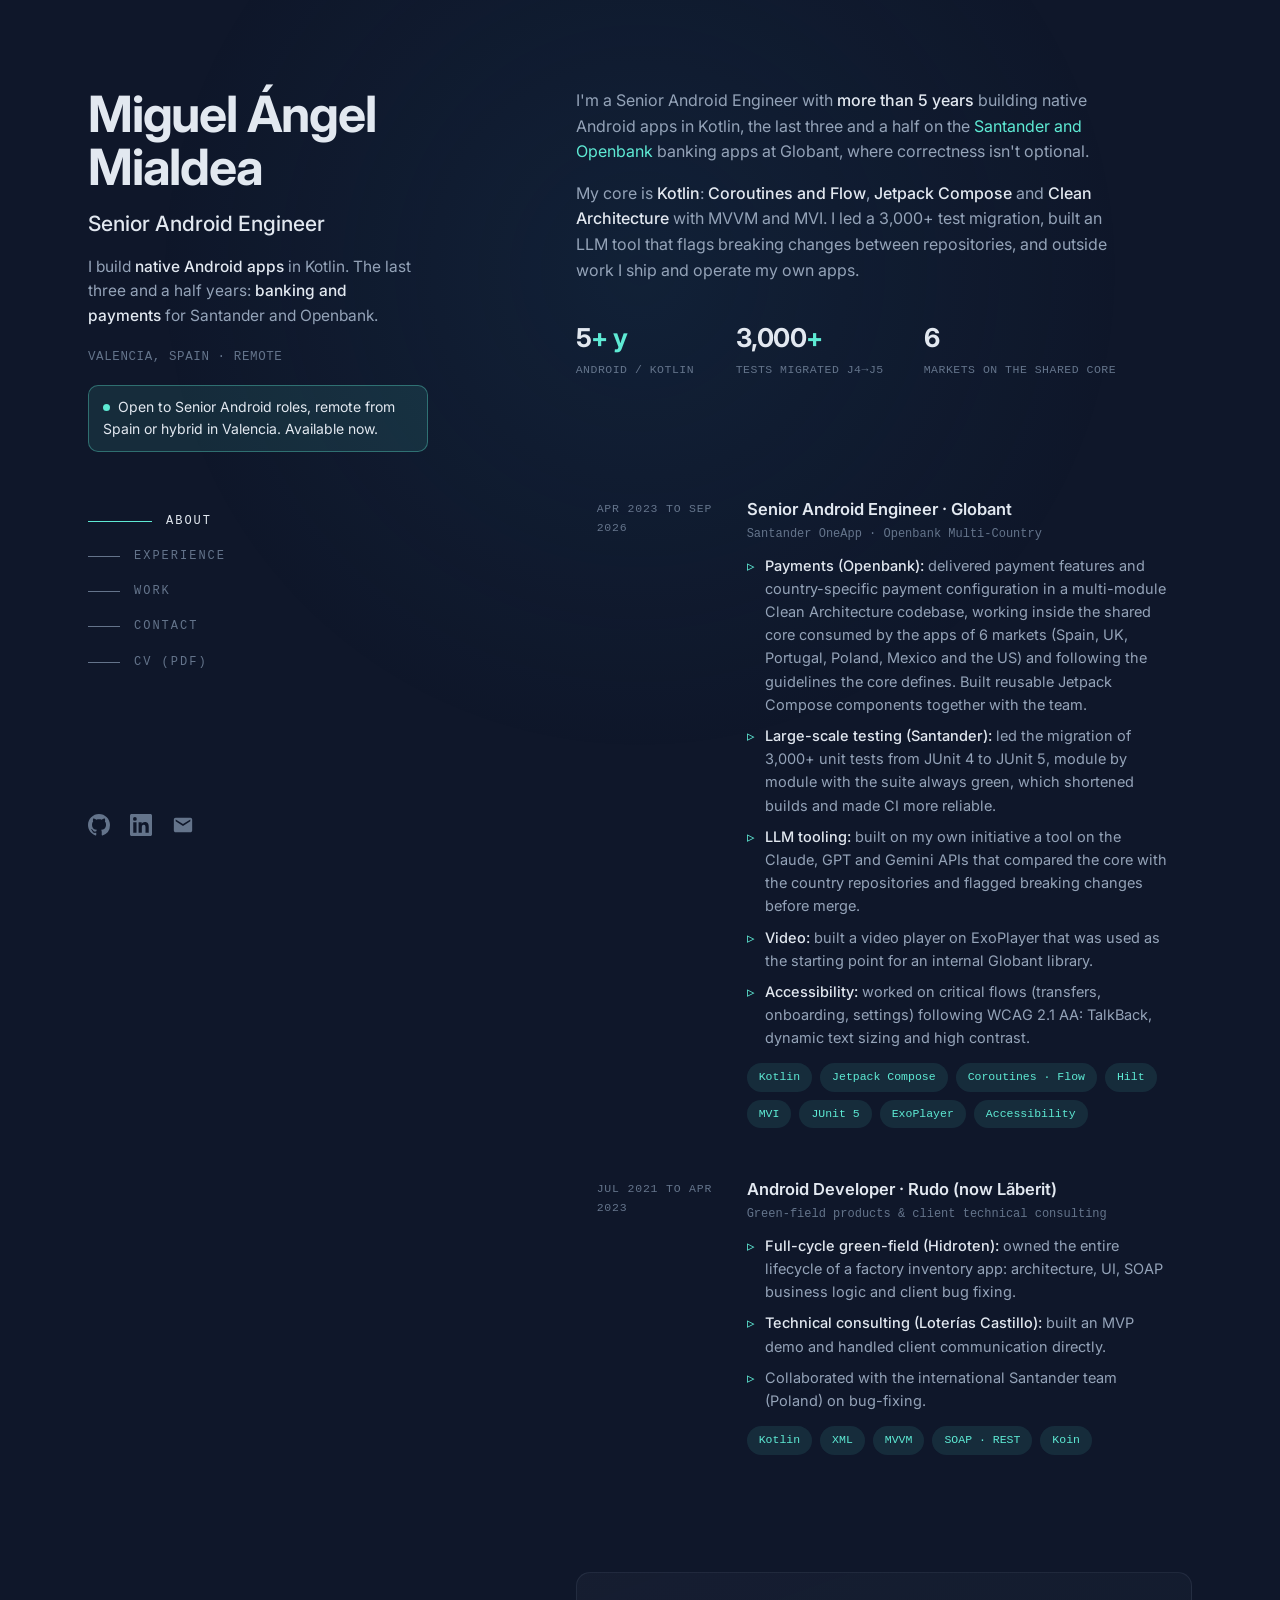
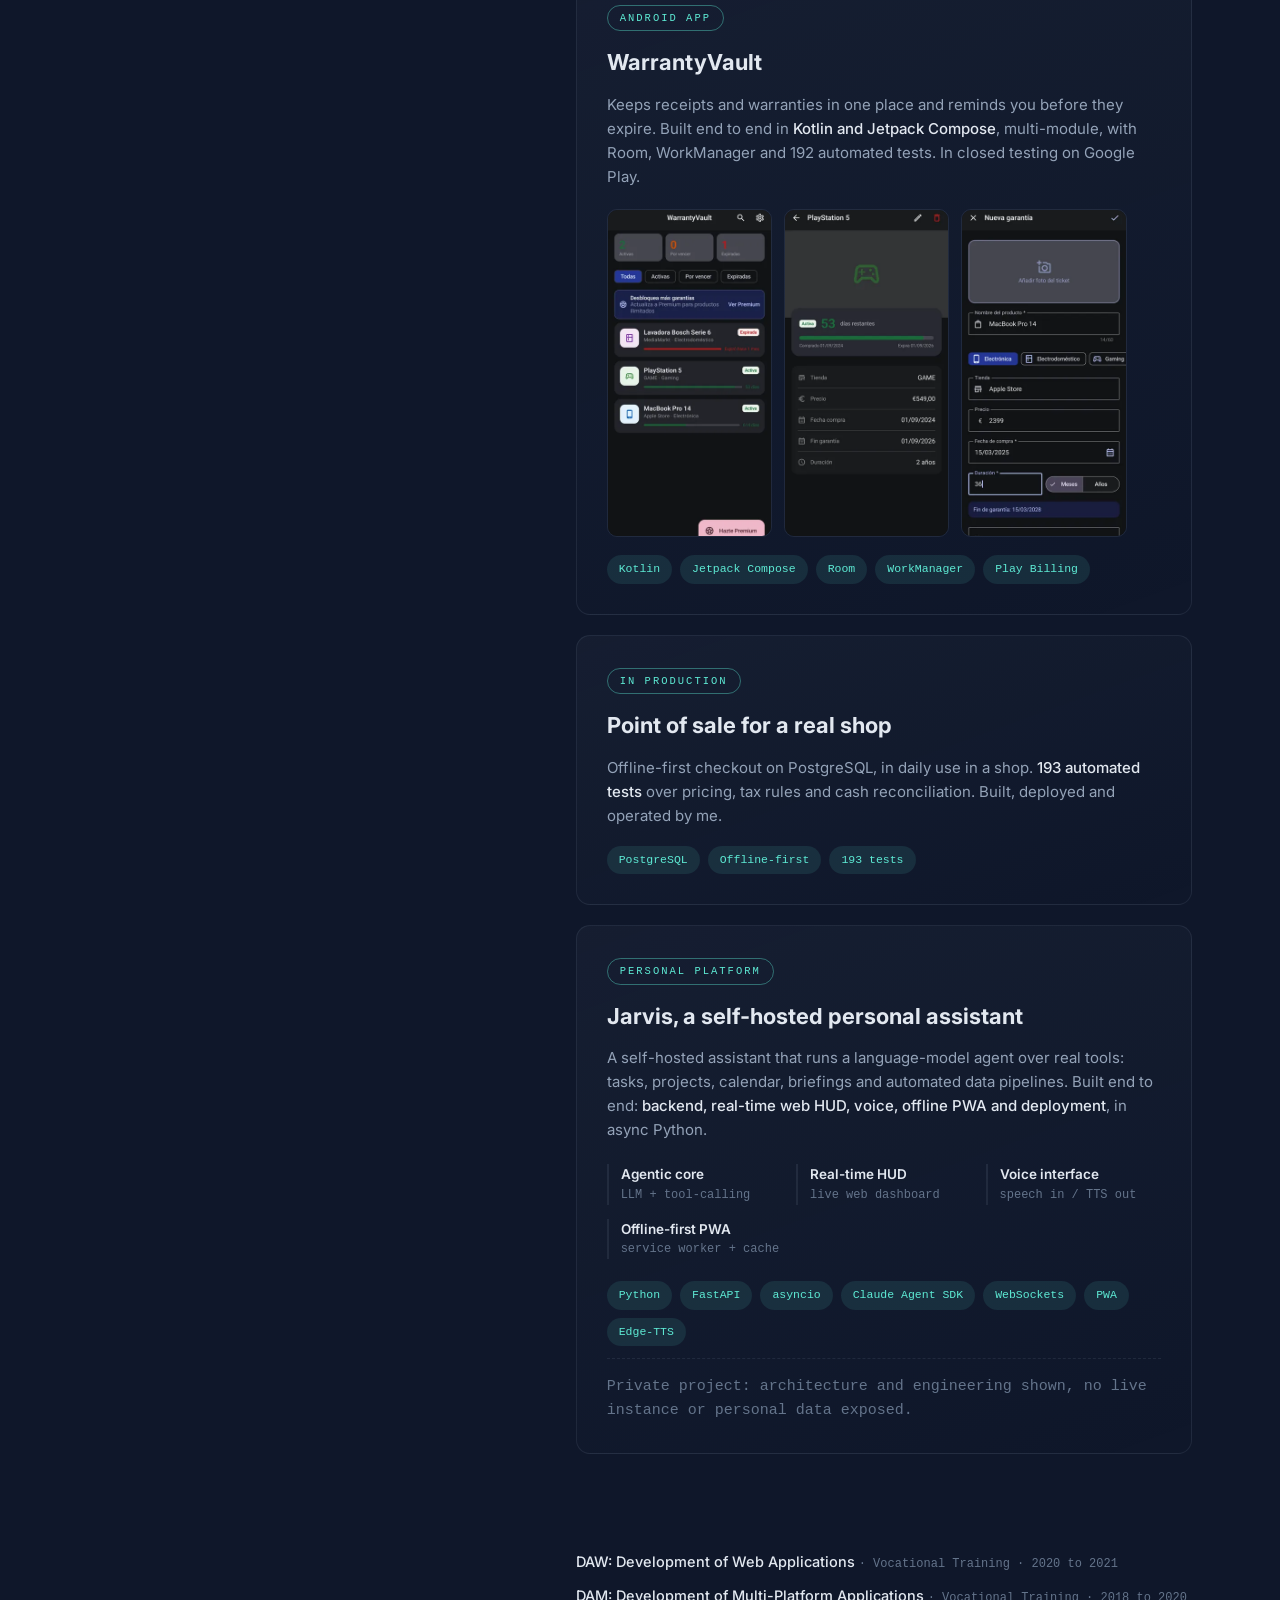
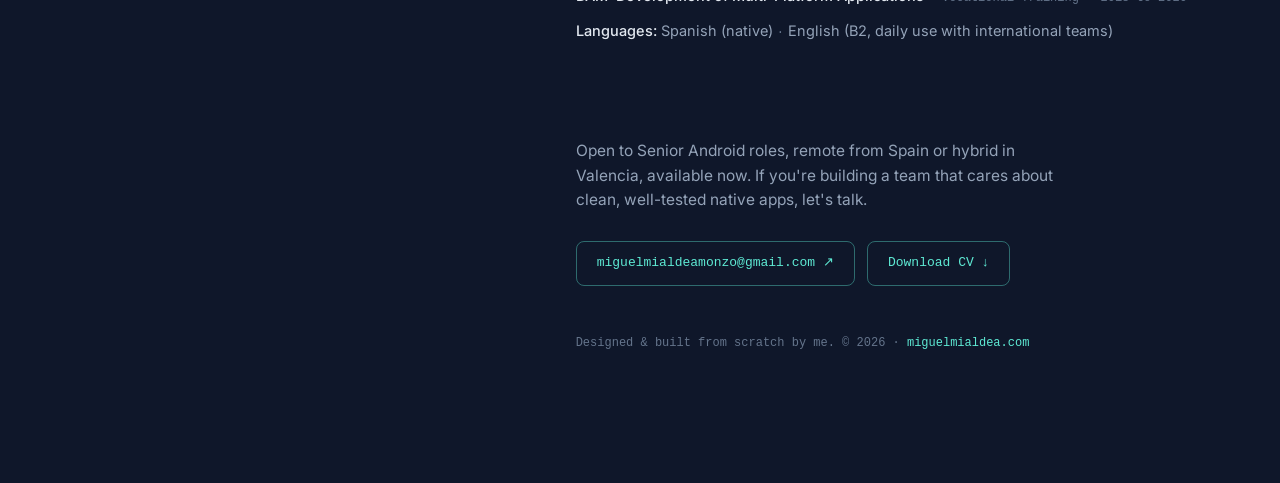
==== commit 4d898a2c: "Add WarrantyVault screenshots, share image and website link in CV" ====
--- a/index.html
+++ b/index.html
@@ -4,15 +4,23 @@
 <meta charset="utf-8" />
 <meta name="viewport" content="width=device-width, initial-scale=1" />
 <title>Miguel Ángel Mialdea · Senior Android Engineer</title>
-<meta name="description" content="Senior Android Engineer with 5+ years building native Kotlin apps for Fintech (Santander, Openbank). Kotlin, Jetpack Compose, KMP, Clean Architecture. Based in Valencia, Spain — available remotely." />
+<meta name="description" content="Senior Android Engineer with 5+ years building native Kotlin apps for fintech (Santander, Openbank). Kotlin, Jetpack Compose, Clean Architecture. Based in Valencia, Spain. Open to remote roles from Spain or hybrid in Valencia." />
+<link rel="canonical" href="https://miguelmialdea.com/" />
 <meta property="og:title" content="Miguel Ángel Mialdea · Senior Android Engineer" />
-<meta property="og:description" content="Native Android / Kotlin / KMP engineer. Fintech-grade apps, Clean Architecture, and AI tooling." />
+<meta property="og:description" content="Senior Android engineer. Kotlin, Jetpack Compose, Clean Architecture, fintech apps and LLM tooling. Available now." />
 <meta property="og:type" content="website" />
+<meta property="og:url" content="https://miguelmialdea.com/" />
+<meta property="og:image" content="https://miguelmialdea.com/og.png" />
+<meta property="og:image:width" content="1200" />
+<meta property="og:image:height" content="630" />
+<meta name="twitter:card" content="summary_large_image" />
 <meta name="theme-color" content="#0f172a" />
+<link rel="icon" href="data:image/svg+xml,%3Csvg xmlns='http://www.w3.org/2000/svg' viewBox='0 0 32 32'%3E%3Crect width='32' height='32' rx='7' fill='%230f172a'/%3E%3Ctext x='16' y='22' font-family='Arial,sans-serif' font-size='15' font-weight='700' text-anchor='middle' fill='%235eead4'%3EMM%3C/text%3E%3C/svg%3E" />
 <link rel="preconnect" href="https://fonts.googleapis.com">
 <link rel="preconnect" href="https://fonts.gstatic.com" crossorigin>
 <link href="https://fonts.googleapis.com/css2?family=Inter:wght@400;500;600;700&display=swap" rel="stylesheet">
 <style>
+  /* Forge · redesign (in-place content fix, 2026-10-20) · macrostructure: split sticky aside · tone: technical · anchor hue: teal */
   :root{
     --bg:#0f172a;            /* slate-900 */
     --text-hi:#e2e8f0;       /* slate-200 */
@@ -25,8 +33,8 @@
     --mono:ui-monospace,"SF Mono",Menlo,Consolas,"Roboto Mono",monospace;
   }
   *{box-sizing:border-box;margin:0;padding:0}
-  html{scroll-behavior:smooth}
-  body{
+  html{scroll-behavior:smooth;overflow-x:clip}
+  body{overflow-x:clip;
     background:var(--bg);color:var(--text);
     font-family:"Inter",-apple-system,BlinkMacSystemFont,"Segoe UI",Roboto,sans-serif;
     line-height:1.6;-webkit-font-smoothing:antialiased;
@@ -53,6 +61,11 @@
   .loc .dot{display:inline-block;width:7px;height:7px;border-radius:50%;background:var(--accent);
     margin-right:8px;box-shadow:0 0 8px var(--accent);animation:pulse 2.4s infinite;vertical-align:1px}
   @keyframes pulse{0%,100%{opacity:1}50%{opacity:.35}}
+  .avail{margin-top:18px;max-width:340px;font-size:14px;color:var(--text-hi);
+    border:1px solid rgba(94,234,212,.35);background:var(--pill-bg);border-radius:10px;padding:10px 14px}
+  .avail .dot{display:inline-block;width:7px;height:7px;border-radius:50%;background:var(--accent);
+    margin-right:8px;vertical-align:1px}
+  .cta-inline.m-cv{display:none}
 
   .navcol{margin-top:60px;display:flex;flex-direction:column;gap:16px}
   .navcol a{display:flex;align-items:center;gap:14px;font-family:var(--mono);font-size:12px;
@@ -131,12 +144,17 @@
   .foot a{color:var(--text);border-bottom:1px solid transparent}
   .foot a:hover{color:var(--accent)}
 
+  .ctas{display:flex;flex-wrap:wrap;gap:12px;margin-top:28px}
   .cta-inline{display:inline-flex;align-items:center;gap:8px;font-family:var(--mono);font-size:13px;
     color:var(--accent);border:1px solid rgba(94,234,212,.4);border-radius:8px;padding:11px 20px;
-    margin-top:28px;transition:background .2s}
+    white-space:nowrap;transition:background .2s}
   .cta-inline:hover{background:var(--pill-bg)}
-
-  .reveal{opacity:0;transform:translateY(16px);transition:opacity .55s ease,transform .55s ease}
+  .cta-inline:focus-visible{outline:2px solid var(--accent);outline-offset:3px}
+  .proj+.proj{margin-top:20px}
+  .shots{display:grid;grid-template-columns:repeat(3,minmax(0,1fr));gap:12px;margin-top:20px;max-width:520px}
+  .shots img{width:100%;height:auto;display:block;border-radius:10px;border:1px solid var(--card-line)}
+
+  .reveal{opacity:0;transform:translateY(16px);transition:opacity .55s cubic-bezier(.22,1,.36,1),transform .55s cubic-bezier(.22,1,.36,1)}
   .reveal.in{opacity:1;transform:none}
 
   /* ── MOBILE ── */
@@ -144,6 +162,7 @@
     .layout{display:block;padding:0 26px}
     .left{position:static;height:auto;padding:72px 0 20px;justify-content:flex-start}
     .navcol{display:none}
+    .cta-inline.m-cv{display:inline-flex;margin-top:18px}
     .social{margin-top:28px}
     .right{padding:28px 0 80px}
     section{margin-bottom:64px}
@@ -155,6 +174,11 @@
     .card{grid-template-columns:1fr;gap:6px;padding:16px 0}
     .cards:hover .card{opacity:1}
     #spot{display:none}
+    .proj{padding:22px}
+  }
+  @media(max-width:360px){
+    .layout{padding:0 22px}
+    .cta-inline{padding:11px 14px;font-size:12px}
   }
   @media(prefers-reduced-motion:reduce){
     .reveal{opacity:1;transform:none}.loc .dot{animation:none}
@@ -172,8 +196,10 @@
     <div>
       <h1><a href="#top">Miguel Ángel<br>Mialdea</a></h1>
       <div class="role">Senior Android Engineer</div>
-      <p class="tag">I build <b>native Android apps</b> in Kotlin for high-stakes <b>Fintech</b> — banking &amp; payments used across multiple countries.</p>
-      <div class="loc"><span class="dot"></span>VALENCIA, SPAIN · REMOTE</div>
+      <p class="tag">I build <b>native Android apps</b> in Kotlin. The last three and a half years: <b>banking and payments</b> for Santander and Openbank.</p>
+      <div class="loc">VALENCIA, SPAIN · REMOTE</div>
+      <p class="avail"><span class="dot"></span>Open to Senior Android roles, remote from Spain or hybrid in Valencia. Available now.</p>
+      <a class="cta-inline m-cv" href="./cv.pdf" target="_blank" rel="noopener">Download CV ↓</a>
 
       <nav class="navcol" aria-label="Section navigation">
         <a href="#about" class="active">ABOUT</a>
@@ -185,7 +211,7 @@
     </div>
 
     <div class="social">
-      <a href="https://github.com/MiguelMialdeaDev" target="_blank" rel="noopener" aria-label="GitHub">
+      <a href="https://github.com/MiguelAMialdeaDev" target="_blank" rel="noopener" aria-label="GitHub">
         <svg viewBox="0 0 16 16"><path d="M8 0C3.58 0 0 3.58 0 8c0 3.54 2.29 6.53 5.47 7.59.4.07.55-.17.55-.38 0-.19-.01-.82-.01-1.49-2.01.37-2.53-.49-2.69-.94-.09-.23-.48-.94-.82-1.13-.28-.15-.68-.52-.01-.53.63-.01 1.08.58 1.23.82.72 1.21 1.87.87 2.33.66.07-.52.28-.87.51-1.07-1.78-.2-3.64-.89-3.64-3.95 0-.87.31-1.59.82-2.15-.08-.2-.36-1.02.08-2.12 0 0 .67-.21 2.2.82.64-.18 1.32-.27 2-.27s1.36.09 2 .27c1.53-1.04 2.2-.82 2.2-.82.44 1.1.16 1.92.08 2.12.51.56.82 1.27.82 2.15 0 3.07-1.87 3.75-3.65 3.95.29.25.54.73.54 1.48 0 1.07-.01 1.93-.01 2.2 0 .21.15.46.55.38A8.01 8.01 0 0 0 16 8c0-4.42-3.58-8-8-8z"/></svg>
       </a>
       <a href="https://www.linkedin.com/in/miguel-mialdea-dev" target="_blank" rel="noopener" aria-label="LinkedIn">
@@ -202,12 +228,12 @@
 
     <section id="about" class="about reveal">
       <div class="m-label">About</div>
-      <p>I'm a Senior Android Engineer with <b>more than 5 years</b> of experience designing, building and optimizing native applications, focused on the <span class="hl">Fintech</span> industry — banking and digital payments where correctness isn't optional.</p>
-      <p>My core is <b>Kotlin</b>: advanced asynchronous concurrency with <b>Coroutines &amp; Flow</b>, and rigorous <b>Clean Architecture / MVVM / MVI</b>. I like owning critical engineering initiatives end to end — large-scale test refactoring, multi-country extensible architectures — and lately I've been building <b>AI-powered applications</b>, both at work and on my own stack.</p>
+      <p>I'm a Senior Android Engineer with <b>more than 5 years</b> building native Android apps in Kotlin, the last three and a half on the <span class="hl">Santander and Openbank</span> banking apps at Globant, where correctness isn't optional.</p>
+      <p>My core is <b>Kotlin</b>: <b>Coroutines and Flow</b>, <b>Jetpack Compose</b> and <b>Clean Architecture</b> with MVVM and MVI. I led a 3,000+ test migration, built an LLM tool that flags breaking changes between repositories, and outside work I ship and operate my own apps.</p>
       <div class="nums">
         <div><div class="n">5<span>+ y</span></div><div class="d">ANDROID / KOTLIN</div></div>
         <div><div class="n">3,000<span>+</span></div><div class="d">TESTS MIGRATED J4→J5</div></div>
-        <div><div class="n">100<span>%</span></div><div class="d">COUNTRY EXTENSIBILITY</div></div>
+        <div><div class="n">6</div><div class="d">MARKETS ON THE SHARED CORE</div></div>
       </div>
     </section>
 
@@ -216,28 +242,29 @@
       <div class="cards">
 
         <div class="card">
-          <div class="when">2023 — Present</div>
+          <div class="when">Apr 2023 to Sep 2026</div>
           <div>
             <h3><span class="co">Senior Android Engineer · Globant</span></h3>
-            <div class="sub">Santander &amp; Openbank projects · internal AI initiative</div>
+            <div class="sub">Santander OneApp · Openbank Multi-Country</div>
             <ul class="points">
-              <li><b>Multi-country extensibility (Openbank):</b> engineered configuration in the payments repository to reach 100% country extensibility, enabling fast adaptation to new markets.</li>
-              <li><b>Large-scale testing (Santander):</b> led the migration of 3,000+ unit tests from JUnit 4 to JUnit 5, significantly improving build speed.</li>
-              <li><b>AI &amp; multimedia:</b> building apps for an internal AI initiative; previously shipped complex video-streaming functionality.</li>
-              <li><b>Accessibility:</b> adapted screens and UI components in the dedicated a11y team.</li>
+              <li><b>Payments (Openbank):</b> delivered payment features and country-specific payment configuration in a multi-module Clean Architecture codebase, working inside the shared core consumed by the apps of 6 markets (Spain, UK, Portugal, Poland, Mexico and the US) and following the guidelines the core defines. Built reusable Jetpack Compose components together with the team.</li>
+              <li><b>Large-scale testing (Santander):</b> led the migration of 3,000+ unit tests from JUnit 4 to JUnit 5, module by module with the suite always green, which shortened builds and made CI more reliable.</li>
+              <li><b>LLM tooling:</b> built on my own initiative a tool on the Claude, GPT and Gemini APIs that compared the core with the country repositories and flagged breaking changes before merge.</li>
+              <li><b>Video:</b> built a video player on ExoPlayer that was used as the starting point for an internal Globant library.</li>
+              <li><b>Accessibility:</b> worked on critical flows (transfers, onboarding, settings) following WCAG 2.1 AA: TalkBack, dynamic text sizing and high contrast.</li>
             </ul>
-            <ul class="pills"><li>Kotlin</li><li>Jetpack Compose</li><li>Coroutines · Flow</li><li>Hilt</li><li>MVI</li><li>JUnit 5</li><li>Accessibility</li></ul>
+            <ul class="pills"><li>Kotlin</li><li>Jetpack Compose</li><li>Coroutines · Flow</li><li>Hilt</li><li>MVI</li><li>JUnit 5</li><li>ExoPlayer</li><li>Accessibility</li></ul>
           </div>
         </div>
 
         <div class="card">
-          <div class="when">2021 — 2023</div>
+          <div class="when">Jul 2021 to Apr 2023</div>
           <div>
-            <h3><span class="co">Android Developer · Rudo (Laberit)</span></h3>
+            <h3><span class="co">Android Developer · Rudo (now Lãberit)</span></h3>
             <div class="sub">Green-field products &amp; client technical consulting</div>
             <ul class="points">
-              <li><b>Full-cycle green-field (Hidroten):</b> owned the entire lifecycle of a factory inventory app — architecture, UI, SOAP business logic, client bug resolution.</li>
-              <li><b>Technical consulting (Loterías Castillo):</b> architected and built an MVP demo, managing client communication directly.</li>
+              <li><b>Full-cycle green-field (Hidroten):</b> owned the entire lifecycle of a factory inventory app: architecture, UI, SOAP business logic and client bug fixing.</li>
+              <li><b>Technical consulting (Loterías Castillo):</b> built an MVP demo and handled client communication directly.</li>
               <li>Collaborated with the international Santander team (Poland) on bug-fixing.</li>
             </ul>
             <ul class="pills"><li>Kotlin</li><li>XML</li><li>MVVM</li><li>SOAP · REST</li><li>Koin</li></ul>
@@ -250,9 +277,28 @@
     <section id="work" class="reveal">
       <div class="m-label">Selected Work</div>
       <div class="proj">
+        <span class="ptag">ANDROID APP</span>
+        <h3>WarrantyVault</h3>
+        <p>Keeps receipts and warranties in one place and reminds you before they expire. Built end to end in <b>Kotlin and Jetpack Compose</b>, multi-module, with Room, WorkManager and 192 automated tests. In closed testing on Google Play.</p>
+        <div class="shots">
+          <img src="img/wv-home.webp" width="360" height="720" loading="lazy" alt="WarrantyVault home: active, expiring and expired warranties with filters">
+          <img src="img/wv-detail.webp" width="360" height="720" loading="lazy" alt="Warranty detail with days left, store, price and expiry date">
+          <img src="img/wv-form.webp" width="360" height="720" loading="lazy" alt="Form to add a new product warranty">
+        </div>
+        <ul class="pills" style="margin-top:18px"><li>Kotlin</li><li>Jetpack Compose</li><li>Room</li><li>WorkManager</li><li>Play Billing</li></ul>
+      </div>
+
+      <div class="proj">
+        <span class="ptag">IN PRODUCTION</span>
+        <h3>Point of sale for a real shop</h3>
+        <p>Offline-first checkout on PostgreSQL, in daily use in a shop. <b>193 automated tests</b> over pricing, tax rules and cash reconciliation. Built, deployed and operated by me.</p>
+        <ul class="pills" style="margin-top:18px"><li>PostgreSQL</li><li>Offline-first</li><li>193 tests</li></ul>
+      </div>
+
+      <div class="proj">
         <span class="ptag">PERSONAL PLATFORM</span>
-        <h3>Jarvis — AI Personal Assistant</h3>
-        <p>A self-hosted assistant platform that orchestrates a large-language-model agent over real tools: tasks, projects, calendar, briefings and automated data pipelines. Built end to end — <b>backend, real-time web HUD, voice, offline PWA and deployment</b> — as a testbed for LLM tool-use orchestration and production-grade async Python.</p>
+        <h3>Jarvis, a self-hosted personal assistant</h3>
+        <p>A self-hosted assistant that runs a language-model agent over real tools: tasks, projects, calendar, briefings and automated data pipelines. Built end to end: <b>backend, real-time web HUD, voice, offline PWA and deployment</b>, in async Python.</p>
         <div class="feat">
           <div><h4>Agentic core</h4><p>LLM + tool-calling</p></div>
           <div><h4>Real-time HUD</h4><p>live web dashboard</p></div>
@@ -260,23 +306,26 @@
           <div><h4>Offline-first PWA</h4><p>service worker + cache</p></div>
         </div>
         <ul class="pills" style="margin-top:22px"><li>Python</li><li>FastAPI</li><li>asyncio</li><li>Claude Agent SDK</li><li>WebSockets</li><li>PWA</li><li>Edge-TTS</li></ul>
-        <p class="pnote">Private project — architecture &amp; engineering shown; no live instance or personal data is exposed.</p>
+        <p class="pnote">Private project: architecture and engineering shown, no live instance or personal data exposed.</p>
       </div>
     </section>
 
     <section id="education" class="reveal">
       <div class="m-label">Education</div>
       <div class="edu">
-        <div><b>DAW — Development of Web Applications</b> <span>· Vocational Training · 2020 – 2021</span></div>
-        <div><b>DAM — Development of Multi-Platform Applications</b> <span>· Vocational Training · 2018 – 2020</span></div>
+        <div><b>DAW: Development of Web Applications</b> <span>· Vocational Training · 2020 to 2021</span></div>
+        <div><b>DAM: Development of Multi-Platform Applications</b> <span>· Vocational Training · 2018 to 2020</span></div>
+        <div><b>Languages:</b> Spanish (native) <span>·</span> English (B2, daily use with international teams)</div>
       </div>
     </section>
 
     <section id="contact" class="reveal" style="margin-bottom:40px">
       <div class="m-label">Contact</div>
-      <p class="foot" style="font-family:Inter,sans-serif;font-size:15.5px;color:var(--text)">Open to senior Android / KMP conversations — remote, or on-site in Valencia. If you're building a team that cares about clean, well-tested native apps, let's talk.</p>
-      <a class="cta-inline" href="mailto:miguelmialdeamonzo@gmail.com">miguelmialdeamonzo@gmail.com ↗</a>
-      <a class="cta-inline" style="margin-left:12px" href="./cv.pdf" target="_blank" rel="noopener">Download CV ↓</a>
+      <p class="foot" style="font-family:Inter,sans-serif;font-size:15.5px;color:var(--text)">Open to Senior Android roles, remote from Spain or hybrid in Valencia, available now. If you're building a team that cares about clean, well-tested native apps, let's talk.</p>
+      <div class="ctas">
+        <a class="cta-inline" href="mailto:miguelmialdeamonzo@gmail.com">miguelmialdeamonzo@gmail.com ↗</a>
+        <a class="cta-inline" href="./cv.pdf" target="_blank" rel="noopener">Download CV ↓</a>
+      </div>
       <p class="foot" style="margin-top:48px">Designed &amp; built from scratch by me. © <span id="yr"></span> · <span style="color:var(--accent)">miguelmialdea.com</span></p>
     </section>
 
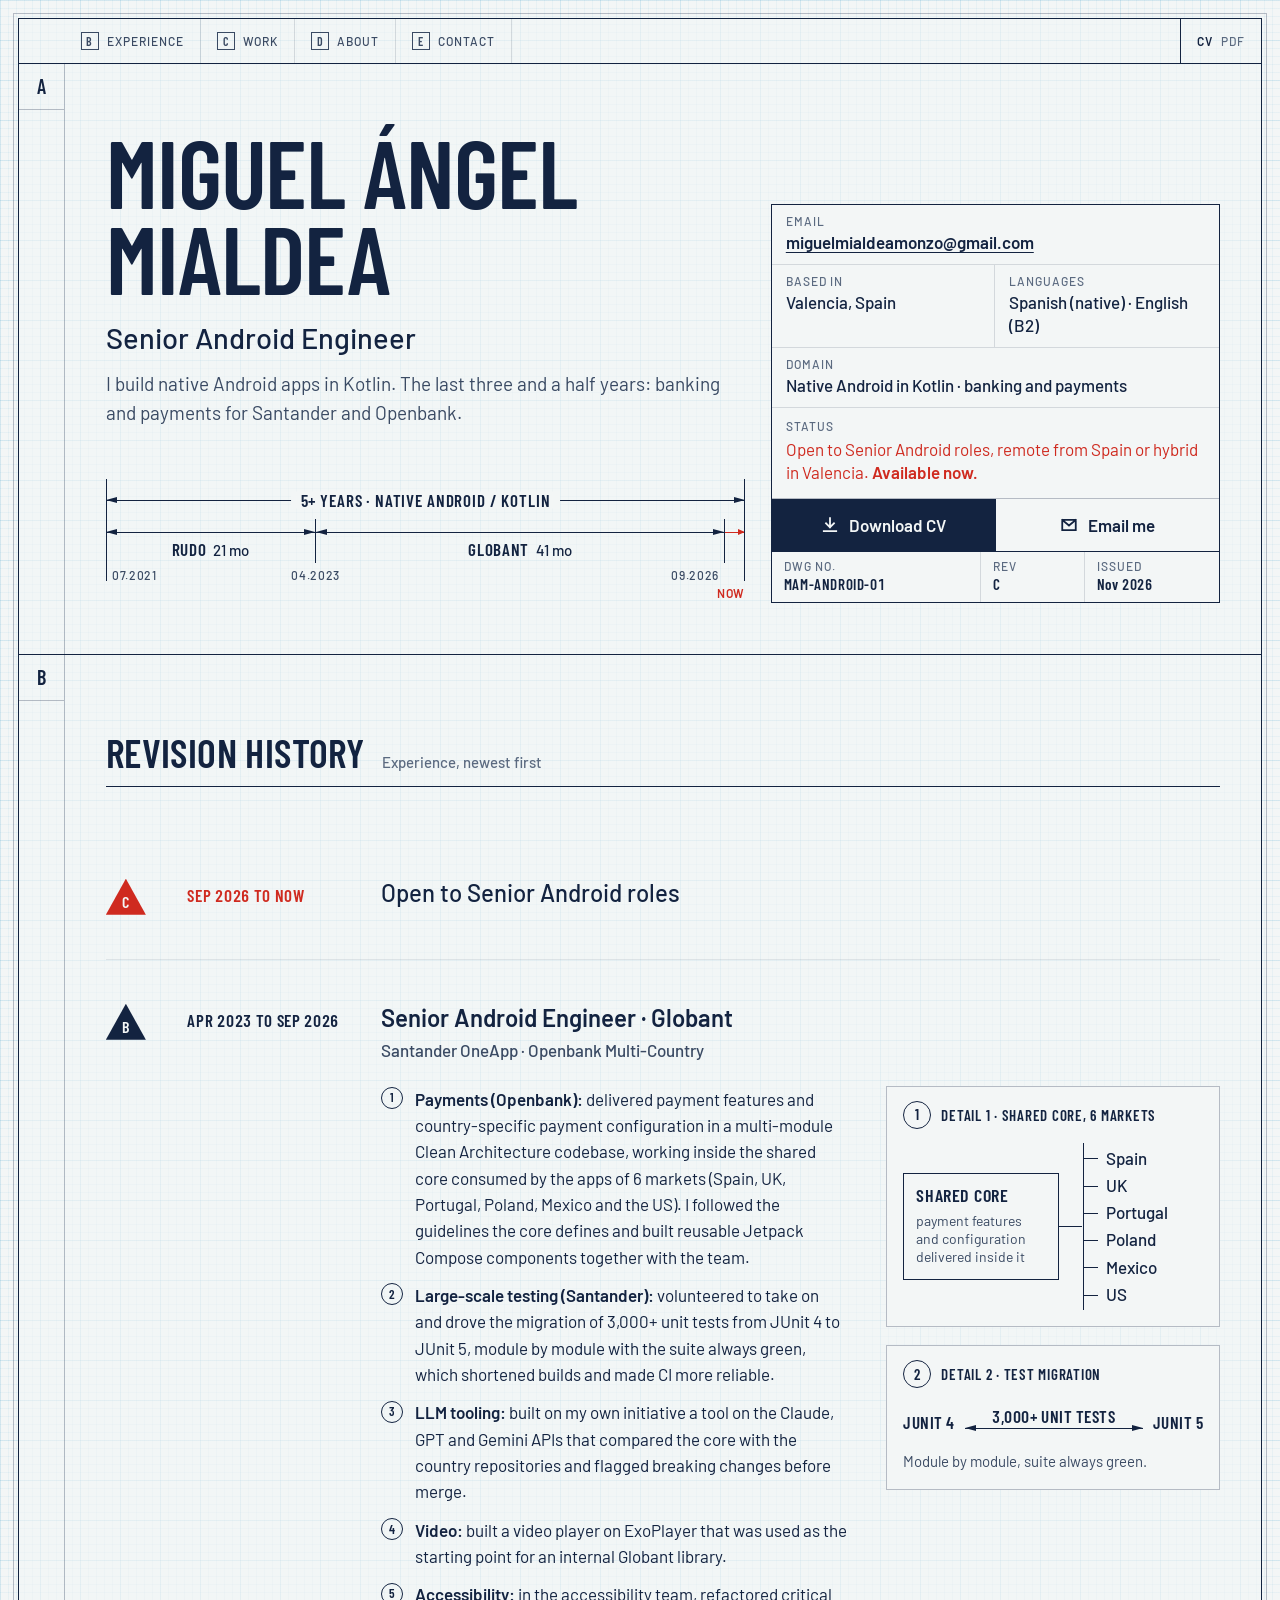
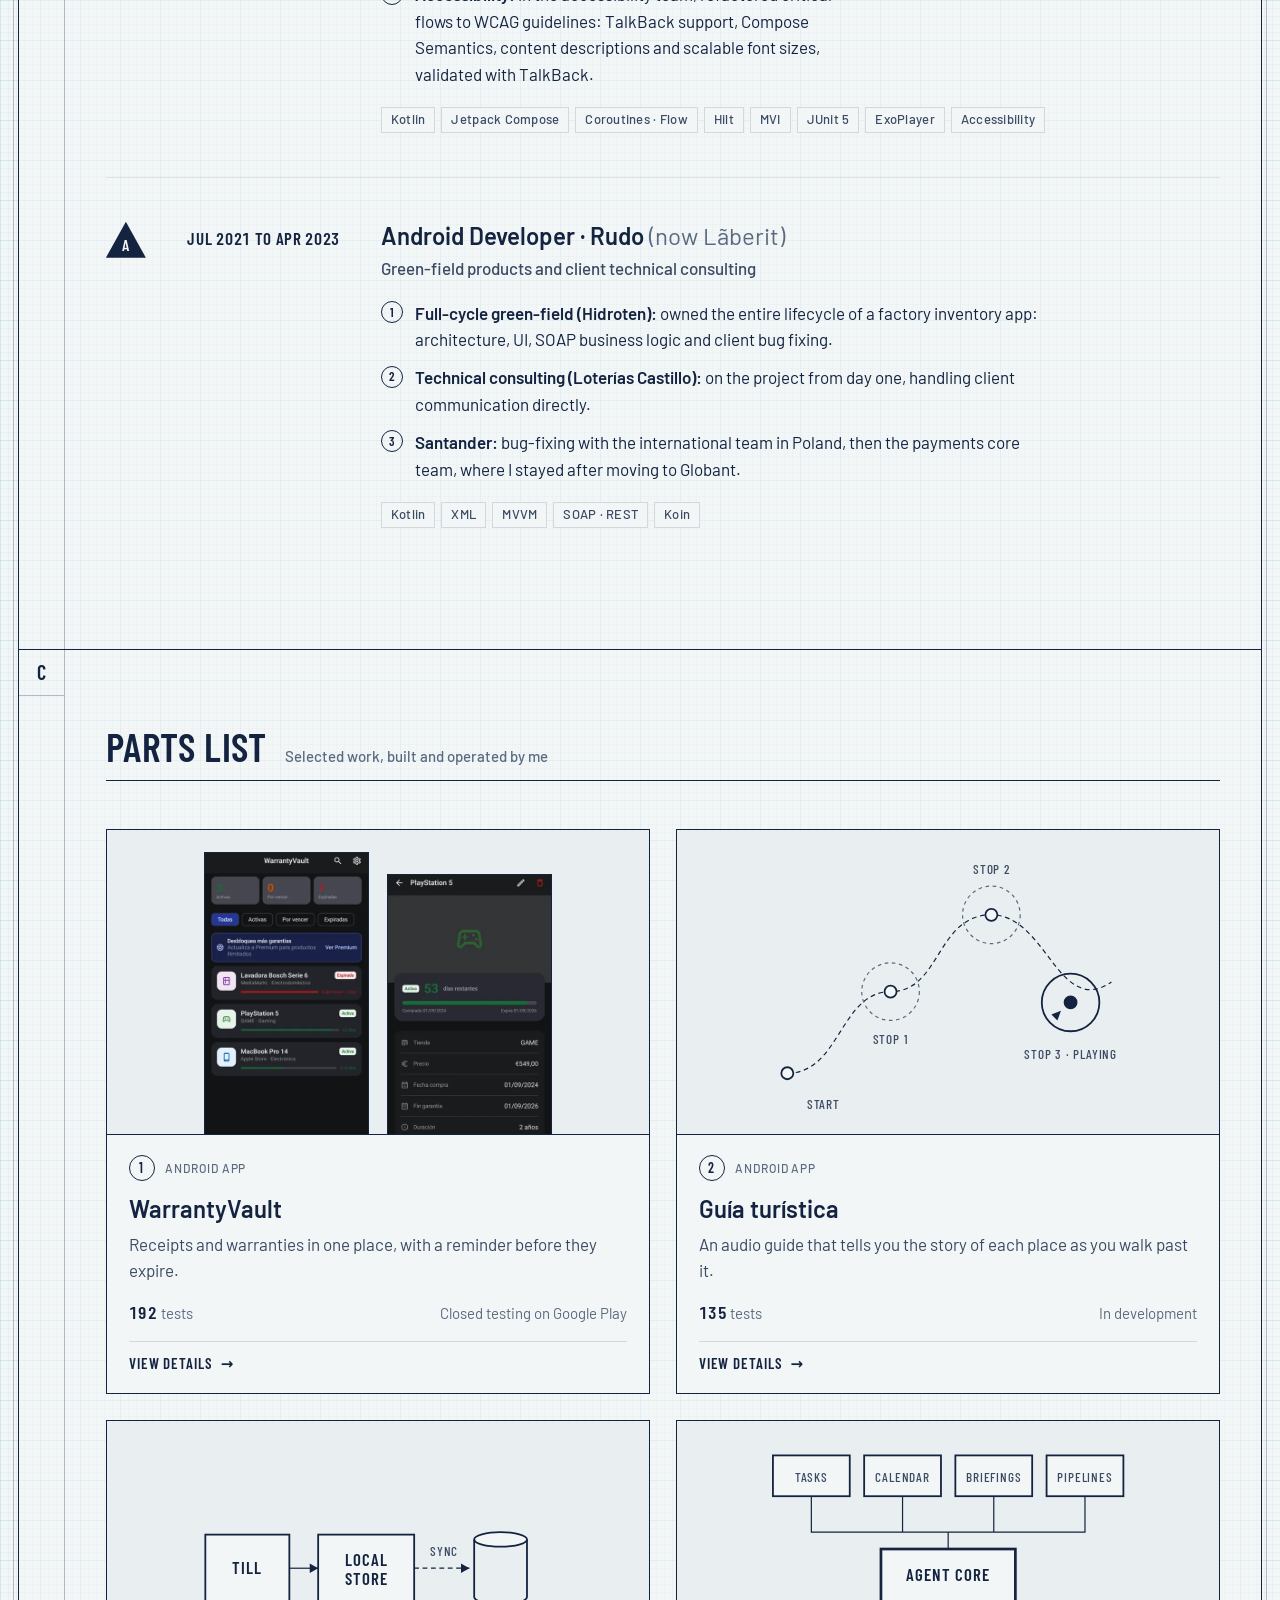
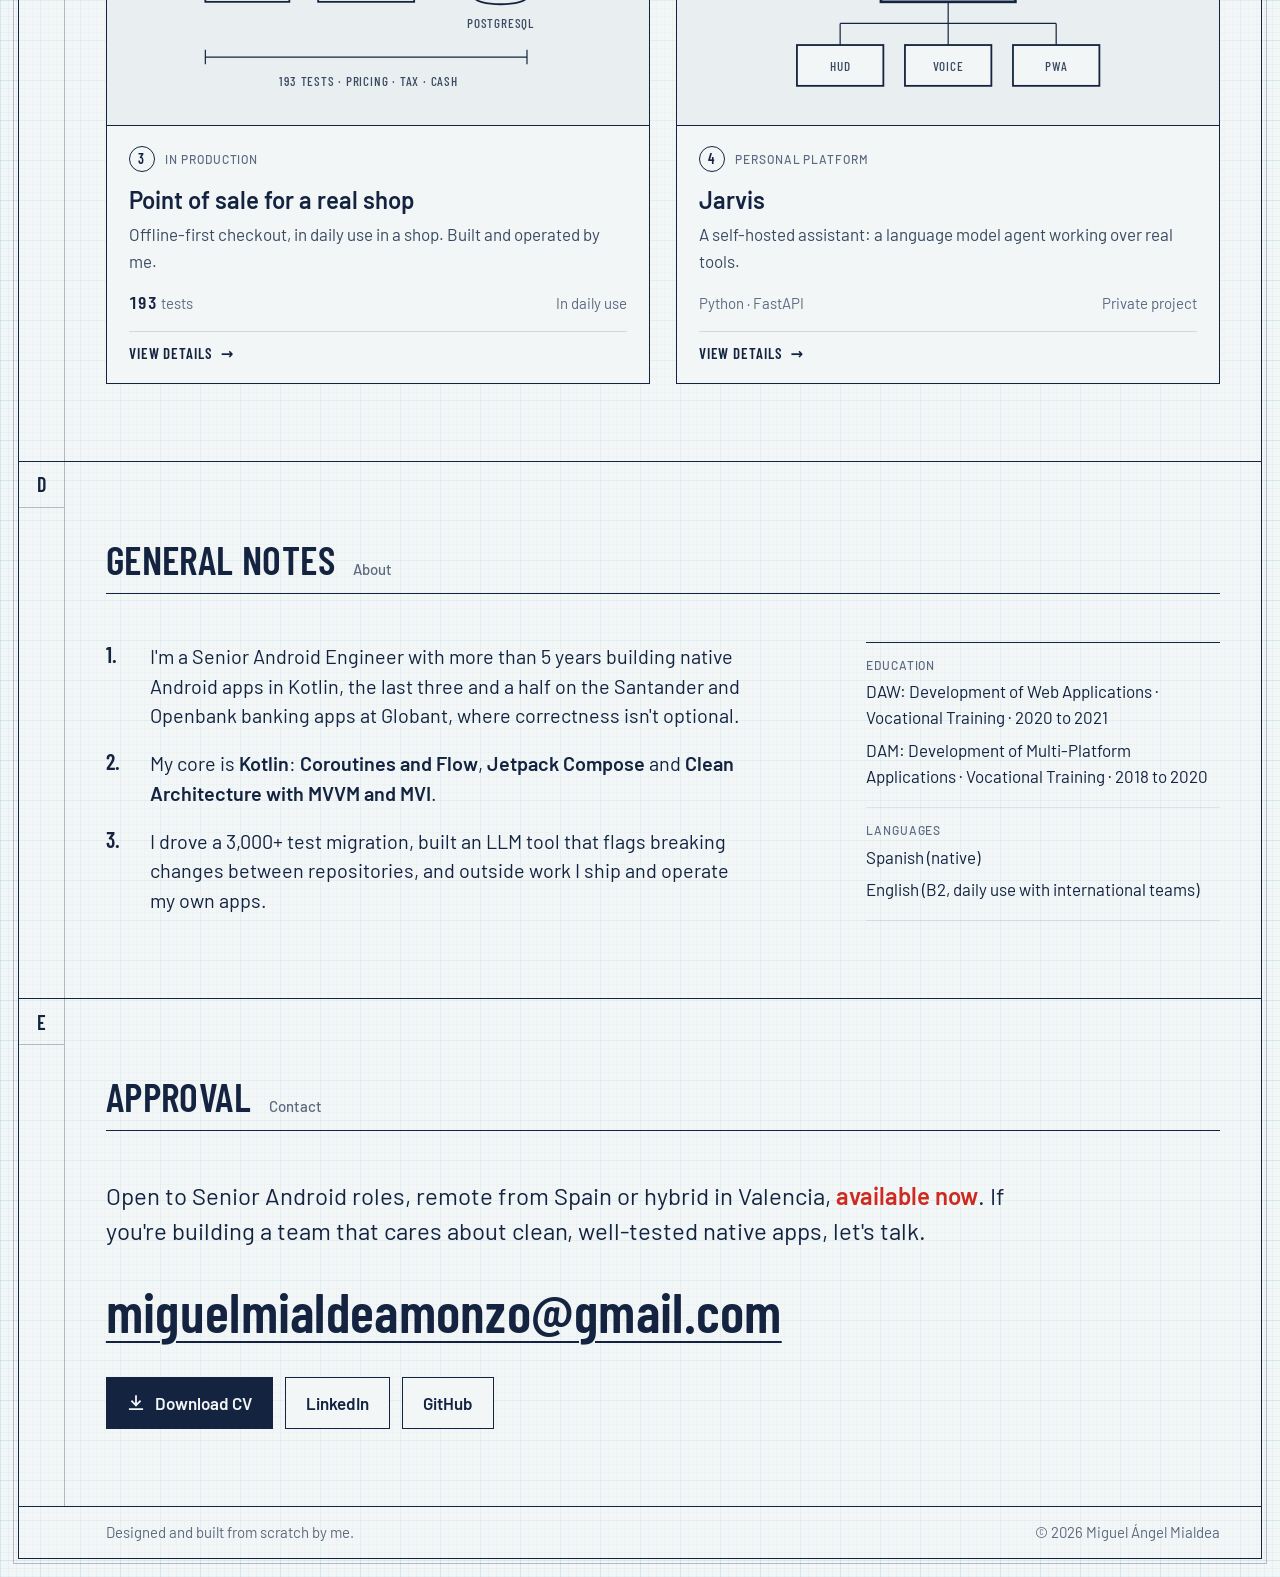
==== commit 46bb475e: "Replace the portfolio with the technical drawing sheet design and the current CV" ====
--- a/index.html
+++ b/index.html
@@ -1,361 +1,429 @@
 <!doctype html>
 <html lang="en">
 <head>
-<meta charset="utf-8" />
-<meta name="viewport" content="width=device-width, initial-scale=1" />
+<meta charset="utf-8">
+<meta name="viewport" content="width=device-width, initial-scale=1">
 <title>Miguel Ángel Mialdea · Senior Android Engineer</title>
-<meta name="description" content="Senior Android Engineer with 5+ years building native Kotlin apps for fintech (Santander, Openbank). Kotlin, Jetpack Compose, Clean Architecture. Based in Valencia, Spain. Open to remote roles from Spain or hybrid in Valencia." />
-<link rel="canonical" href="https://miguelmialdea.com/" />
-<meta property="og:title" content="Miguel Ángel Mialdea · Senior Android Engineer" />
-<meta property="og:description" content="Senior Android engineer. Kotlin, Jetpack Compose, Clean Architecture, fintech apps and LLM tooling. Available now." />
-<meta property="og:type" content="website" />
-<meta property="og:url" content="https://miguelmialdea.com/" />
-<meta property="og:image" content="https://miguelmialdea.com/og.png" />
-<meta property="og:image:width" content="1200" />
-<meta property="og:image:height" content="630" />
-<meta name="twitter:card" content="summary_large_image" />
-<meta name="theme-color" content="#0f172a" />
-<link rel="icon" href="data:image/svg+xml,%3Csvg xmlns='http://www.w3.org/2000/svg' viewBox='0 0 32 32'%3E%3Crect width='32' height='32' rx='7' fill='%230f172a'/%3E%3Ctext x='16' y='22' font-family='Arial,sans-serif' font-size='15' font-weight='700' text-anchor='middle' fill='%235eead4'%3EMM%3C/text%3E%3C/svg%3E" />
-<link rel="preconnect" href="https://fonts.googleapis.com">
-<link rel="preconnect" href="https://fonts.gstatic.com" crossorigin>
-<link href="https://fonts.googleapis.com/css2?family=Inter:wght@400;500;600;700&display=swap" rel="stylesheet">
-<style>
-  /* Forge · redesign (in-place content fix, 2026-10-20) · macrostructure: split sticky aside · tone: technical · anchor hue: teal */
-  :root{
-    --bg:#0f172a;            /* slate-900 */
-    --text-hi:#e2e8f0;       /* slate-200 */
-    --text:#94a3b8;          /* slate-400 */
-    --text-lo:#64748b;       /* slate-500 */
-    --accent:#5eead4;        /* teal-300 */
-    --card-hover:rgba(148,163,184,.06);
-    --card-line:rgba(148,163,184,.12);
-    --pill-bg:rgba(94,234,212,.10);
-    --mono:ui-monospace,"SF Mono",Menlo,Consolas,"Roboto Mono",monospace;
-  }
-  *{box-sizing:border-box;margin:0;padding:0}
-  html{scroll-behavior:smooth;overflow-x:clip}
-  body{overflow-x:clip;
-    background:var(--bg);color:var(--text);
-    font-family:"Inter",-apple-system,BlinkMacSystemFont,"Segoe UI",Roboto,sans-serif;
-    line-height:1.6;-webkit-font-smoothing:antialiased;
-  }
-  a{color:inherit;text-decoration:none}
-  ::selection{background:rgba(94,234,212,.25);color:var(--text-hi)}
-
-  /* spotlight that follows the cursor */
-  #spot{position:fixed;inset:0;z-index:0;pointer-events:none;
-    background:radial-gradient(600px at 50% 30%,rgba(29,78,116,.18),transparent 80%);}
-
-  .layout{position:relative;z-index:1;max-width:1200px;margin:0 auto;
-    display:grid;grid-template-columns:minmax(380px,42%) 1fr;gap:0 24px;padding:0 48px}
-
-  /* ── LEFT (sticky) ── */
-  .left{position:sticky;top:0;height:100vh;display:flex;flex-direction:column;
-    justify-content:space-between;padding:88px 24px 64px 0}
-  h1{font-size:clamp(38px,4.4vw,50px);font-weight:700;letter-spacing:-1.2px;color:var(--text-hi);line-height:1.05}
-  h1 a:hover{color:var(--accent)}
-  .role{font-size:clamp(17px,1.8vw,21px);font-weight:500;color:var(--text-hi);margin-top:14px}
-  .tag{margin-top:14px;max-width:330px;font-size:15.5px}
-  .tag b{color:var(--text-hi);font-weight:500}
-  .loc{font-family:var(--mono);font-size:12.5px;color:var(--text-lo);margin-top:18px;letter-spacing:.6px}
-  .loc .dot{display:inline-block;width:7px;height:7px;border-radius:50%;background:var(--accent);
-    margin-right:8px;box-shadow:0 0 8px var(--accent);animation:pulse 2.4s infinite;vertical-align:1px}
-  @keyframes pulse{0%,100%{opacity:1}50%{opacity:.35}}
-  .avail{margin-top:18px;max-width:340px;font-size:14px;color:var(--text-hi);
-    border:1px solid rgba(94,234,212,.35);background:var(--pill-bg);border-radius:10px;padding:10px 14px}
-  .avail .dot{display:inline-block;width:7px;height:7px;border-radius:50%;background:var(--accent);
-    margin-right:8px;vertical-align:1px}
-  .cta-inline.m-cv{display:none}
-
-  .navcol{margin-top:60px;display:flex;flex-direction:column;gap:16px}
-  .navcol a{display:flex;align-items:center;gap:14px;font-family:var(--mono);font-size:12px;
-    letter-spacing:2px;color:var(--text-lo);width:max-content;transition:color .2s}
-  .navcol a::before{content:"";height:1px;width:32px;background:var(--text-lo);transition:all .25s}
-  .navcol a:hover,.navcol a.active{color:var(--text-hi)}
-  .navcol a:hover::before,.navcol a.active::before{width:64px;background:var(--accent)}
-
-  .social{display:flex;gap:20px;align-items:center}
-  .social a{color:var(--text-lo);transition:color .2s,transform .2s;display:inline-flex}
-  .social a:hover{color:var(--accent);transform:translateY(-2px)}
-  .social svg{width:22px;height:22px;fill:currentColor}
-
-  /* ── RIGHT (scroll) ── */
-  .right{padding:88px 0 96px}
-  section{margin-bottom:96px;scroll-margin-top:80px}
-  .m-label{display:none}
-
-  .about p{max-width:560px;font-size:16px;margin-bottom:16px}
-  .about b{color:var(--text-hi);font-weight:500}
-  .about .hl{color:var(--accent)}
-
-  /* cards (experience + work) */
-  .cards{display:flex;flex-direction:column;gap:6px}
-  .card{display:grid;grid-template-columns:132px 1fr;gap:18px;padding:20px;border-radius:10px;
-    border:1px solid transparent;transition:background .25s,border-color .25s,opacity .25s}
-  .cards:hover .card{opacity:.55}
-  .cards .card:hover{opacity:1;background:var(--card-hover);border-color:var(--card-line);
-    box-shadow:0 6px 24px rgba(2,6,23,.4)}
-  .when{font-family:var(--mono);font-size:11.5px;color:var(--text-lo);letter-spacing:.8px;
-    text-transform:uppercase;padding-top:4px}
-  .card h3{font-size:16.5px;font-weight:600;color:var(--text-hi)}
-  .card h3 .co{color:var(--text-hi)}
-  .card:hover h3 .co{color:var(--accent)}
-  .card h3 .arrow{display:inline-block;transition:transform .2s;font-size:14px}
-  .card:hover h3 .arrow{transform:translate(3px,-3px)}
-  .sub{font-family:var(--mono);font-size:12px;color:var(--text-lo);margin-top:2px}
-  .card p{font-size:14.5px;margin-top:10px}
-  .card p b,.card li b{color:var(--text-hi);font-weight:500}
-  .card ul.points{list-style:none;margin-top:10px;display:flex;flex-direction:column;gap:8px}
-  .card ul.points li{position:relative;padding-left:18px;font-size:14.5px}
-  .card ul.points li::before{content:"▹";position:absolute;left:0;color:var(--accent)}
-  .pills{display:flex;flex-wrap:wrap;gap:8px;margin-top:14px;list-style:none}
-  .pills li{font-family:var(--mono);font-size:11.5px;color:var(--accent);background:var(--pill-bg);
-    border-radius:999px;padding:5px 12px}
-
-  /* numbers strip */
-  .nums{display:flex;gap:40px;flex-wrap:wrap;margin-top:34px}
-  .nums div{min-width:120px}
-  .nums .n{font-size:26px;font-weight:700;color:var(--text-hi);letter-spacing:-.5px}
-  .nums .n span{color:var(--accent)}
-  .nums .d{font-family:var(--mono);font-size:11.5px;color:var(--text-lo);letter-spacing:.5px;margin-top:2px}
-
-  /* project featured card */
-  .proj{border:1px solid var(--card-line);border-radius:14px;padding:30px;
-    background:linear-gradient(160deg,rgba(148,163,184,.05),rgba(15,23,42,0));
-    transition:border-color .25s,box-shadow .25s;position:relative;overflow:hidden}
-  .proj:hover{border-color:rgba(94,234,212,.35);box-shadow:0 10px 34px rgba(2,6,23,.5)}
-  .ptag{font-family:var(--mono);font-size:10.5px;letter-spacing:2px;color:var(--accent);
-    border:1px solid rgba(94,234,212,.4);border-radius:999px;padding:4px 12px;display:inline-block}
-  .proj h3{font-size:22px;font-weight:700;color:var(--text-hi);margin-top:14px}
-  .proj>p{font-size:15px;margin-top:12px;max-width:600px}
-  .proj>p b{color:var(--text-hi);font-weight:500}
-  .feat{display:grid;grid-template-columns:repeat(auto-fit,minmax(170px,1fr));gap:14px;margin-top:22px}
-  .feat div{border-left:2px solid var(--card-line);padding-left:12px}
-  .feat h4{font-size:13.5px;color:var(--text-hi);font-weight:600}
-  .feat p{font-family:var(--mono);font-size:12px;color:var(--text-lo)}
-  .pnote{margin-top:22px;padding-top:16px;border-top:1px dashed var(--card-line);
-    font-family:var(--mono);font-size:12px;color:var(--text-lo)}
-
-  /* education + footer */
-  .edu{display:flex;flex-direction:column;gap:10px;font-size:14.5px}
-  .edu b{color:var(--text-hi);font-weight:500}
-  .edu span{font-family:var(--mono);font-size:12px;color:var(--text-lo)}
-  .foot{font-family:var(--mono);font-size:12px;color:var(--text-lo);max-width:480px}
-  .foot a{color:var(--text);border-bottom:1px solid transparent}
-  .foot a:hover{color:var(--accent)}
-
-  .ctas{display:flex;flex-wrap:wrap;gap:12px;margin-top:28px}
-  .cta-inline{display:inline-flex;align-items:center;gap:8px;font-family:var(--mono);font-size:13px;
-    color:var(--accent);border:1px solid rgba(94,234,212,.4);border-radius:8px;padding:11px 20px;
-    white-space:nowrap;transition:background .2s}
-  .cta-inline:hover{background:var(--pill-bg)}
-  .cta-inline:focus-visible{outline:2px solid var(--accent);outline-offset:3px}
-  .proj+.proj{margin-top:20px}
-  .shots{display:grid;grid-template-columns:repeat(3,minmax(0,1fr));gap:12px;margin-top:20px;max-width:520px}
-  .shots img{width:100%;height:auto;display:block;border-radius:10px;border:1px solid var(--card-line)}
-
-  .reveal{opacity:0;transform:translateY(16px);transition:opacity .55s cubic-bezier(.22,1,.36,1),transform .55s cubic-bezier(.22,1,.36,1)}
-  .reveal.in{opacity:1;transform:none}
-
-  /* ── MOBILE ── */
-  @media(max-width:880px){
-    .layout{display:block;padding:0 26px}
-    .left{position:static;height:auto;padding:72px 0 20px;justify-content:flex-start}
-    .navcol{display:none}
-    .cta-inline.m-cv{display:inline-flex;margin-top:18px}
-    .social{margin-top:28px}
-    .right{padding:28px 0 80px}
-    section{margin-bottom:64px}
-    .m-label{display:block;font-family:var(--mono);font-size:12px;letter-spacing:2.5px;
-      color:var(--text-hi);text-transform:uppercase;margin-bottom:22px;
-      position:sticky;top:0;background:rgba(15,23,42,.85);backdrop-filter:blur(8px);
-      padding:14px 0;z-index:5}
-    .m-label::before{content:"// ";color:var(--accent)}
-    .card{grid-template-columns:1fr;gap:6px;padding:16px 0}
-    .cards:hover .card{opacity:1}
-    #spot{display:none}
-    .proj{padding:22px}
-  }
-  @media(max-width:360px){
-    .layout{padding:0 22px}
-    .cta-inline{padding:11px 14px;font-size:12px}
-  }
-  @media(prefers-reduced-motion:reduce){
-    .reveal{opacity:1;transform:none}.loc .dot{animation:none}
-    .card,.cards:hover .card{transition:none;opacity:1}
-  }
-</style>
+<meta name="description" content="Senior Android Engineer with 5+ years of native Android in Kotlin, the last three and a half on the Santander and Openbank banking apps. Open to Senior Android roles, remote from Spain or hybrid in Valencia.">
+<meta name="robots" content="index, follow">
+<link rel="canonical" href="https://miguelmialdea.com/">
+<meta property="og:type" content="website">
+<meta property="og:url" content="https://miguelmialdea.com/">
+<meta property="og:title" content="Miguel Ángel Mialdea · Senior Android Engineer">
+<meta property="og:description" content="Senior Android Engineer, 5+ years of native Android in Kotlin. Banking and payments for Santander and Openbank. Available now.">
+<meta name="theme-color" content="#f3f6f6">
+<link rel="icon" href="data:image/svg+xml,%3Csvg xmlns='http://www.w3.org/2000/svg' viewBox='0 0 32 32'%3E%3Crect x='1.5' y='1.5' width='29' height='29' fill='%23f3f6f6' stroke='%23132340' stroke-width='3'/%3E%3Ccircle cx='16' cy='16' r='7' fill='none' stroke='%23132340' stroke-width='2.5'/%3E%3C/svg%3E">
+<link rel="preload" href="fonts/barlow-condensed-600.woff2" as="font" type="font/woff2" crossorigin>
+<link rel="preload" href="fonts/barlow-400.woff2" as="font" type="font/woff2" crossorigin>
+<link rel="stylesheet" href="styles.css">
+<script type="application/ld+json">
+{
+  "@context": "https://schema.org",
+  "@type": "Person",
+  "name": "Miguel Ángel Mialdea",
+  "jobTitle": "Senior Android Engineer",
+  "email": "mailto:miguelmialdeamonzo@gmail.com",
+  "url": "https://miguelmialdea.com/",
+  "address": { "@type": "PostalAddress", "addressLocality": "Valencia", "addressCountry": "ES" },
+  "knowsLanguage": [
+    { "@type": "Language", "name": "Spanish" },
+    { "@type": "Language", "name": "English" }
+  ],
+  "knowsAbout": ["Android", "Kotlin", "Jetpack Compose", "Coroutines", "Kotlin Flow", "Clean Architecture", "JUnit 5", "Accessibility"],
+  "sameAs": [
+    "https://www.linkedin.com/in/miguel-mialdea-dev",
+    "https://github.com/MiguelAMialdeaDev"
+  ]
+}
+</script>
 </head>
 <body>
-<div id="spot"></div>
-
-<div class="layout">
-
-  <!-- LEFT — sticky identity -->
-  <aside class="left">
-    <div>
-      <h1><a href="#top">Miguel Ángel<br>Mialdea</a></h1>
-      <div class="role">Senior Android Engineer</div>
-      <p class="tag">I build <b>native Android apps</b> in Kotlin. The last three and a half years: <b>banking and payments</b> for Santander and Openbank.</p>
-      <div class="loc">VALENCIA, SPAIN · REMOTE</div>
-      <p class="avail"><span class="dot"></span>Open to Senior Android roles, remote from Spain or hybrid in Valencia. Available now.</p>
-      <a class="cta-inline m-cv" href="./cv.pdf" target="_blank" rel="noopener">Download CV ↓</a>
-
-      <nav class="navcol" aria-label="Section navigation">
-        <a href="#about" class="active">ABOUT</a>
-        <a href="#experience">EXPERIENCE</a>
-        <a href="#work">WORK</a>
-        <a href="#contact">CONTACT</a>
-        <a href="./cv.pdf" target="_blank" rel="noopener">CV (PDF)</a>
-      </nav>
-    </div>
-
-    <div class="social">
-      <a href="https://github.com/MiguelAMialdeaDev" target="_blank" rel="noopener" aria-label="GitHub">
-        <svg viewBox="0 0 16 16"><path d="M8 0C3.58 0 0 3.58 0 8c0 3.54 2.29 6.53 5.47 7.59.4.07.55-.17.55-.38 0-.19-.01-.82-.01-1.49-2.01.37-2.53-.49-2.69-.94-.09-.23-.48-.94-.82-1.13-.28-.15-.68-.52-.01-.53.63-.01 1.08.58 1.23.82.72 1.21 1.87.87 2.33.66.07-.52.28-.87.51-1.07-1.78-.2-3.64-.89-3.64-3.95 0-.87.31-1.59.82-2.15-.08-.2-.36-1.02.08-2.12 0 0 .67-.21 2.2.82.64-.18 1.32-.27 2-.27s1.36.09 2 .27c1.53-1.04 2.2-.82 2.2-.82.44 1.1.16 1.92.08 2.12.51.56.82 1.27.82 2.15 0 3.07-1.87 3.75-3.65 3.95.29.25.54.73.54 1.48 0 1.07-.01 1.93-.01 2.2 0 .21.15.46.55.38A8.01 8.01 0 0 0 16 8c0-4.42-3.58-8-8-8z"/></svg>
-      </a>
-      <a href="https://www.linkedin.com/in/miguel-mialdea-dev" target="_blank" rel="noopener" aria-label="LinkedIn">
-        <svg viewBox="0 0 24 24"><path d="M20.45 20.45h-3.55v-5.57c0-1.33-.03-3.04-1.85-3.04-1.85 0-2.14 1.45-2.14 2.94v5.67H9.36V9h3.41v1.56h.05c.47-.9 1.63-1.85 3.36-1.85 3.6 0 4.27 2.37 4.27 5.45v6.29zM5.34 7.43a2.06 2.06 0 1 1 0-4.12 2.06 2.06 0 0 1 0 4.12zM7.12 20.45H3.56V9h3.56v11.45zM22.23 0H1.77C.79 0 0 .77 0 1.72v20.56C0 23.23.79 24 1.77 24h20.46c.98 0 1.77-.77 1.77-1.72V1.72C24 .77 23.21 0 22.23 0z"/></svg>
-      </a>
-      <a href="mailto:miguelmialdeamonzo@gmail.com" aria-label="Email">
-        <svg viewBox="0 0 24 24"><path d="M20 4H4c-1.1 0-1.99.9-1.99 2L2 18c0 1.1.9 2 2 2h16c1.1 0 2-.9 2-2V6c0-1.1-.9-2-2-2zm0 4-8 5-8-5V6l8 5 8-5v2z"/></svg>
-      </a>
-    </div>
-  </aside>
-
-  <!-- RIGHT — scrolling content -->
-  <main class="right" id="top">
-
-    <section id="about" class="about reveal">
-      <div class="m-label">About</div>
-      <p>I'm a Senior Android Engineer with <b>more than 5 years</b> building native Android apps in Kotlin, the last three and a half on the <span class="hl">Santander and Openbank</span> banking apps at Globant, where correctness isn't optional.</p>
-      <p>My core is <b>Kotlin</b>: <b>Coroutines and Flow</b>, <b>Jetpack Compose</b> and <b>Clean Architecture</b> with MVVM and MVI. I led a 3,000+ test migration, built an LLM tool that flags breaking changes between repositories, and outside work I ship and operate my own apps.</p>
-      <div class="nums">
-        <div><div class="n">5<span>+ y</span></div><div class="d">ANDROID / KOTLIN</div></div>
-        <div><div class="n">3,000<span>+</span></div><div class="d">TESTS MIGRATED J4→J5</div></div>
-        <div><div class="n">6</div><div class="d">MARKETS ON THE SHARED CORE</div></div>
+<a class="skip" href="#main">Skip to content</a>
+
+<div class="sheet">
+
+  <header class="strip">
+    <nav class="strip-nav" aria-label="Sections">
+      <a href="#revisions"><span class="z" aria-hidden="true">B</span>Experience</a>
+      <a href="#parts"><span class="z" aria-hidden="true">C</span>Work</a>
+      <a href="#notes"><span class="z" aria-hidden="true">D</span>About</a>
+      <a href="#contact"><span class="z" aria-hidden="true">E</span>Contact</a>
+    </nav>
+    <a class="strip-cv" href="cv.pdf" download>CV <span class="u">PDF</span></a>
+  </header>
+
+  <main id="main">
+
+    <!-- A · title -->
+    <section class="zone zone-a" aria-labelledby="name">
+      <div class="rail" aria-hidden="true"><span>A</span></div>
+      <div class="body">
+        <div class="ident">
+          <h1 id="name">Miguel Ángel<br>Mialdea</h1>
+          <p class="role">Senior Android Engineer</p>
+          <p class="hook">I build native Android apps in Kotlin. The last three and a half years: banking and payments for Santander and Openbank.</p>
+        </div>
+
+        <aside class="titleblock" aria-label="Summary and contact">
+          <dl class="tb-fields">
+            <div class="tb-cell tb-name"><dt>Email</dt><dd><a href="mailto:miguelmialdeamonzo@gmail.com">miguelmialdeamonzo@gmail.com</a></dd></div>
+            <div class="tb-cell"><dt>Based in</dt><dd>Valencia, Spain</dd></div>
+            <div class="tb-cell"><dt>Languages</dt><dd>Spanish (native) · English (B2)</dd></div>
+            <div class="tb-cell tb-wide"><dt>Domain</dt><dd>Native Android in Kotlin · banking and payments</dd></div>
+          </dl>
+          <p class="tb-status"><span class="tb-label">Status</span><span class="redline">Open to Senior Android roles, remote from Spain or hybrid in Valencia. <strong>Available now.</strong></span></p>
+          <div class="tb-actions">
+            <a class="btn btn-solid" href="cv.pdf" download>
+              <svg viewBox="0 0 16 16" aria-hidden="true"><path d="M8 2v8m0 0-3.5-3.5M8 10l3.5-3.5M2.5 13.5h11"/></svg>
+              Download CV
+            </a>
+            <a class="btn btn-line" href="mailto:miguelmialdeamonzo@gmail.com">
+              <svg viewBox="0 0 16 16" aria-hidden="true"><path d="M2 3.5h12v9H2zM2 3.5l6 5 6-5"/></svg>
+              Email me
+            </a>
+          </div>
+          <dl class="tb-foot">
+            <div><dt>Dwg no.</dt><dd>MAM-ANDROID-01</dd></div>
+            <div><dt>Rev</dt><dd>C</dd></div>
+            <div><dt>Issued</dt><dd>Nov 2026</dd></div>
+          </dl>
+        </aside>
+
+        <figure class="chain" aria-labelledby="chain-cap">
+          <figcaption id="chain-cap" class="sr">Career timeline: Rudo from July 2021 to April 2023, Globant from April 2023 to September 2026, open to a new role since then.</figcaption>
+          <div class="dim dim-total" aria-hidden="true">
+            <span class="dim-line"></span>
+            <span class="dim-text">5+ years · native Android / Kotlin</span>
+          </div>
+          <div class="chain-row" aria-hidden="true">
+            <div class="seg" style="--m:21">
+              <span class="dim-line"></span>
+              <span class="seg-text"><b>Rudo</b> 21 mo</span>
+            </div>
+            <div class="seg" style="--m:41">
+              <span class="dim-line"></span>
+              <span class="seg-text"><b>Globant</b> 41 mo</span>
+            </div>
+            <div class="seg seg-now" style="--m:2">
+              <span class="dim-line"></span>
+            </div>
+          </div>
+          <div class="chain-dates" aria-hidden="true">
+            <span style="--at:0">07.2021</span>
+            <span style="--at:21">04.2023</span>
+            <span style="--at:62" class="d-end">09.2026</span>
+            <span class="d-now">now</span>
+          </div>
+        </figure>
       </div>
     </section>
 
-    <section id="experience" class="reveal">
-      <div class="m-label">Experience</div>
-      <div class="cards">
-
-        <div class="card">
-          <div class="when">Apr 2023 to Sep 2026</div>
-          <div>
-            <h3><span class="co">Senior Android Engineer · Globant</span></h3>
-            <div class="sub">Santander OneApp · Openbank Multi-Country</div>
-            <ul class="points">
-              <li><b>Payments (Openbank):</b> delivered payment features and country-specific payment configuration in a multi-module Clean Architecture codebase, working inside the shared core consumed by the apps of 6 markets (Spain, UK, Portugal, Poland, Mexico and the US) and following the guidelines the core defines. Built reusable Jetpack Compose components together with the team.</li>
-              <li><b>Large-scale testing (Santander):</b> led the migration of 3,000+ unit tests from JUnit 4 to JUnit 5, module by module with the suite always green, which shortened builds and made CI more reliable.</li>
-              <li><b>LLM tooling:</b> built on my own initiative a tool on the Claude, GPT and Gemini APIs that compared the core with the country repositories and flagged breaking changes before merge.</li>
-              <li><b>Video:</b> built a video player on ExoPlayer that was used as the starting point for an internal Globant library.</li>
-              <li><b>Accessibility:</b> worked on critical flows (transfers, onboarding, settings) following WCAG 2.1 AA: TalkBack, dynamic text sizing and high contrast.</li>
-            </ul>
-            <ul class="pills"><li>Kotlin</li><li>Jetpack Compose</li><li>Coroutines · Flow</li><li>Hilt</li><li>MVI</li><li>JUnit 5</li><li>ExoPlayer</li><li>Accessibility</li></ul>
-          </div>
-        </div>
-
-        <div class="card">
-          <div class="when">Jul 2021 to Apr 2023</div>
-          <div>
-            <h3><span class="co">Android Developer · Rudo (now Lãberit)</span></h3>
-            <div class="sub">Green-field products &amp; client technical consulting</div>
-            <ul class="points">
-              <li><b>Full-cycle green-field (Hidroten):</b> owned the entire lifecycle of a factory inventory app: architecture, UI, SOAP business logic and client bug fixing.</li>
-              <li><b>Technical consulting (Loterías Castillo):</b> built an MVP demo and handled client communication directly.</li>
-              <li>Collaborated with the international Santander team (Poland) on bug-fixing.</li>
-            </ul>
-            <ul class="pills"><li>Kotlin</li><li>XML</li><li>MVVM</li><li>SOAP · REST</li><li>Koin</li></ul>
-          </div>
-        </div>
-
+    <!-- B · revisions -->
+    <section class="zone" id="revisions" aria-labelledby="rev-h">
+      <div class="rail" aria-hidden="true"><span>B</span></div>
+      <div class="body">
+        <h2 id="rev-h" class="sec-h">Revision history <span class="sec-sub">Experience, newest first</span></h2>
+
+        <ol class="revs">
+          <li class="rev rev-c">
+            <div class="rev-mark" aria-hidden="true"><span>C</span></div>
+            <p class="rev-when"><span class="sr">Revision C. </span>Sep 2026 to now</p>
+            <div class="rev-desc">
+              <h3>Open to Senior Android roles</h3>
+            </div>
+          </li>
+
+          <li class="rev">
+            <div class="rev-mark" aria-hidden="true"><span>B</span></div>
+            <p class="rev-when"><span class="sr">Revision B. </span>Apr 2023 to Sep 2026</p>
+            <div class="rev-desc">
+              <h3>Senior Android Engineer · Globant</h3>
+              <p class="rev-proj">Santander OneApp · Openbank Multi-Country</p>
+
+              <div class="rev-detail">
+                <ol class="notes">
+                  <li><b>Payments (Openbank):</b> delivered payment features and country-specific payment configuration in a multi-module Clean Architecture codebase, working inside the shared core consumed by the apps of 6 markets (Spain, UK, Portugal, Poland, Mexico and the US). I followed the guidelines the core defines and built reusable Jetpack Compose components together with the team.</li>
+                  <li><b>Large-scale testing (Santander):</b> volunteered to take on and drove the migration of 3,000+ unit tests from JUnit 4 to JUnit 5, module by module with the suite always green, which shortened builds and made CI more reliable.</li>
+                  <li><b>LLM tooling:</b> built on my own initiative a tool on the Claude, GPT and Gemini APIs that compared the core with the country repositories and flagged breaking changes before merge.</li>
+                  <li><b>Video:</b> built a video player on ExoPlayer that was used as the starting point for an internal Globant library.</li>
+                  <li><b>Accessibility:</b> in the accessibility team, refactored critical flows to WCAG guidelines: TalkBack support, Compose Semantics, content descriptions and scalable font sizes, validated with TalkBack.</li>
+                </ol>
+
+                <div class="details">
+                  <figure class="detail detail-core">
+                    <figcaption><span class="callout" aria-hidden="true">1</span>Detail 1 · Shared core, 6 markets</figcaption>
+                    <div class="core">
+                      <div class="core-box">Shared core<small>payment features and configuration delivered inside it</small></div>
+                      <ul class="core-markets">
+                        <li>Spain</li><li>UK</li><li>Portugal</li><li>Poland</li><li>Mexico</li><li>US</li>
+                      </ul>
+                    </div>
+                  </figure>
+                  <figure class="detail detail-tests">
+                    <figcaption><span class="callout" aria-hidden="true">2</span>Detail 2 · Test migration</figcaption>
+                    <div class="migr">
+                      <span class="migr-from">JUnit 4</span>
+                      <span class="migr-dim"><span class="dim-line"></span><span class="migr-n">3,000+ unit tests</span></span>
+                      <span class="migr-to">JUnit 5</span>
+                    </div>
+                    <p class="migr-note">Module by module, suite always green.</p>
+                  </figure>
+                </div>
+              </div>
+
+              <ul class="spec" aria-label="Stack">
+                <li>Kotlin</li><li>Jetpack Compose</li><li>Coroutines · Flow</li><li>Hilt</li><li>MVI</li><li>JUnit 5</li><li>ExoPlayer</li><li>Accessibility</li>
+              </ul>
+            </div>
+          </li>
+
+          <li class="rev">
+            <div class="rev-mark" aria-hidden="true"><span>A</span></div>
+            <p class="rev-when"><span class="sr">Revision A. </span>Jul 2021 to Apr 2023</p>
+            <div class="rev-desc">
+              <h3>Android Developer · Rudo <span class="muted">(now Lãberit)</span></h3>
+              <p class="rev-proj">Green-field products and client technical consulting</p>
+              <ol class="notes">
+                <li><b>Full-cycle green-field (Hidroten):</b> owned the entire lifecycle of a factory inventory app: architecture, UI, SOAP business logic and client bug fixing.</li>
+                <li><b>Technical consulting (Loterías Castillo):</b> on the project from day one, handling client communication directly.</li>
+                <li><b>Santander:</b> bug-fixing with the international team in Poland, then the payments core team, where I stayed after moving to Globant.</li>
+              </ol>
+              <ul class="spec" aria-label="Stack">
+                <li>Kotlin</li><li>XML</li><li>MVVM</li><li>SOAP · REST</li><li>Koin</li>
+              </ul>
+            </div>
+          </li>
+        </ol>
       </div>
     </section>
 
-    <section id="work" class="reveal">
-      <div class="m-label">Selected Work</div>
-      <div class="proj">
-        <span class="ptag">ANDROID APP</span>
-        <h3>WarrantyVault</h3>
-        <p>Keeps receipts and warranties in one place and reminds you before they expire. Built end to end in <b>Kotlin and Jetpack Compose</b>, multi-module, with Room, WorkManager and 192 automated tests. In closed testing on Google Play.</p>
-        <div class="shots">
-          <img src="img/wv-home.webp" width="360" height="720" loading="lazy" alt="WarrantyVault home: active, expiring and expired warranties with filters">
-          <img src="img/wv-detail.webp" width="360" height="720" loading="lazy" alt="Warranty detail with days left, store, price and expiry date">
-          <img src="img/wv-form.webp" width="360" height="720" loading="lazy" alt="Form to add a new product warranty">
-        </div>
-        <ul class="pills" style="margin-top:18px"><li>Kotlin</li><li>Jetpack Compose</li><li>Room</li><li>WorkManager</li><li>Play Billing</li></ul>
-      </div>
-
-      <div class="proj">
-        <span class="ptag">IN PRODUCTION</span>
-        <h3>Point of sale for a real shop</h3>
-        <p>Offline-first checkout on PostgreSQL, in daily use in a shop. <b>193 automated tests</b> over pricing, tax rules and cash reconciliation. Built, deployed and operated by me.</p>
-        <ul class="pills" style="margin-top:18px"><li>PostgreSQL</li><li>Offline-first</li><li>193 tests</li></ul>
-      </div>
-
-      <div class="proj">
-        <span class="ptag">PERSONAL PLATFORM</span>
-        <h3>Jarvis, a self-hosted personal assistant</h3>
-        <p>A self-hosted assistant that runs a language-model agent over real tools: tasks, projects, calendar, briefings and automated data pipelines. Built end to end: <b>backend, real-time web HUD, voice, offline PWA and deployment</b>, in async Python.</p>
-        <div class="feat">
-          <div><h4>Agentic core</h4><p>LLM + tool-calling</p></div>
-          <div><h4>Real-time HUD</h4><p>live web dashboard</p></div>
-          <div><h4>Voice interface</h4><p>speech in / TTS out</p></div>
-          <div><h4>Offline-first PWA</h4><p>service worker + cache</p></div>
-        </div>
-        <ul class="pills" style="margin-top:22px"><li>Python</li><li>FastAPI</li><li>asyncio</li><li>Claude Agent SDK</li><li>WebSockets</li><li>PWA</li><li>Edge-TTS</li></ul>
-        <p class="pnote">Private project: architecture and engineering shown, no live instance or personal data exposed.</p>
+    <!-- C · parts -->
+    <section class="zone" id="parts" aria-labelledby="parts-h">
+      <div class="rail" aria-hidden="true"><span>C</span></div>
+      <div class="body">
+        <h2 id="parts-h" class="sec-h">Parts list <span class="sec-sub">Selected work, built and operated by me</span></h2>
+
+        <ul class="cards" role="list">
+          <li class="card">
+            <div class="card-fig card-fig-shots">
+              <img src="img/wv-home.webp" width="360" height="720" loading="lazy" decoding="async" alt="">
+              <img src="img/wv-detail.webp" width="360" height="720" loading="lazy" decoding="async" alt="">
+            </div>
+            <div class="card-body">
+              <span class="card-kind"><span class="balloon" aria-hidden="true">1</span>Android app</span>
+              <h3><a class="card-link" href="#part-1" data-dialog="part-1" aria-haspopup="dialog">WarrantyVault</a></h3>
+              <p>Receipts and warranties in one place, with a reminder before they expire.</p>
+              <p class="card-meta"><span><b>192</b> tests</span><span>Closed testing on Google Play</span></p>
+              <span class="card-more" aria-hidden="true">View details <span class="arr">→</span></span>
+            </div>
+          </li>
+          <li class="card">
+            <div class="card-fig">
+              <svg class="schem" viewBox="0 0 320 240" role="img" aria-label="Diagram: a walking route through four stops, each with a trigger radius; the narration starts when the walker enters the radius of a stop.">
+                <path class="ln dash" d="M26 196C70 196 70 128 112 128S150 64 196 64S252 150 296 120"/>
+                <circle class="zone-r" cx="112" cy="128" r="24"/><circle class="stop" cx="112" cy="128" r="5"/>
+                <circle class="zone-r" cx="196" cy="64" r="24"/><circle class="stop" cx="196" cy="64" r="5"/>
+                <circle class="zone-r on" cx="262" cy="137" r="24"/><circle class="stop on" cx="262" cy="137" r="5"/>
+                <circle class="stop" cx="26" cy="196" r="5"/>
+                <path class="hd" d="M246 147l8-3-3 8z"/>
+                <text x="112" y="172" class="sm">STOP 1</text><text x="196" y="30" class="sm">STOP 2</text>
+                <text x="262" y="184" class="sm">STOP 3 · PLAYING</text>
+                <text x="56" y="226" class="sm">START</text>
+              </svg>
+            </div>
+            <div class="card-body">
+              <span class="card-kind"><span class="balloon" aria-hidden="true">2</span>Android app</span>
+              <h3><a class="card-link" href="#part-tour" data-dialog="part-tour" aria-haspopup="dialog">Guía turística</a></h3>
+              <p>An audio guide that tells you the story of each place as you walk past it.</p>
+              <p class="card-meta"><span><b>135</b> tests</span><span>In development</span></p>
+              <span class="card-more" aria-hidden="true">View details <span class="arr">→</span></span>
+            </div>
+          </li>
+          <li class="card">
+            <div class="card-fig">
+              <svg class="schem" viewBox="0 0 320 240" role="img" aria-label="Diagram: the till works against a local store and syncs with PostgreSQL when there is connection.">
+                <rect x="16" y="88" width="70" height="56"/><text x="51" y="121">TILL</text>
+                <path class="ln" d="M86 116h24"/><path class="hd" d="M110 116l-7-4v8z"/>
+                <rect x="110" y="88" width="80" height="56"/><text x="150" y="114">LOCAL</text><text x="150" y="130">STORE</text>
+                <text x="215" y="106" class="sm">SYNC</text>
+                <path class="ln dash" d="M190 116h46"/><path class="hd" d="M236 116l-7-4v8z"/>
+                <ellipse cx="262" cy="92" rx="22" ry="6"/><path d="M240 92v48a22 6 0 0 0 44 0V92"/>
+                <text x="262" y="166" class="sm">POSTGRESQL</text>
+                <path class="ln" d="M16 190h268M16 184v12M284 184v12"/>
+                <text x="152" y="214" class="sm">193 TESTS · PRICING · TAX · CASH</text>
+              </svg>
+            </div>
+            <div class="card-body">
+              <span class="card-kind"><span class="balloon" aria-hidden="true">3</span>In production</span>
+              <h3><a class="card-link" href="#part-2" data-dialog="part-2" aria-haspopup="dialog">Point of sale for a real shop</a></h3>
+              <p>Offline-first checkout, in daily use in a shop. Built and operated by me.</p>
+              <p class="card-meta"><span><b>193</b> tests</span><span>In daily use</span></p>
+              <span class="card-more" aria-hidden="true">View details <span class="arr">→</span></span>
+            </div>
+          </li>
+          <li class="card">
+            <div class="card-fig">
+              <svg class="schem" viewBox="0 0 320 240" role="img" aria-label="Diagram: an agent core connected to tools above and to the HUD, voice and PWA interfaces below.">
+                <rect x="14" y="22" width="64" height="34"/><text x="46" y="44" class="sm">TASKS</text>
+                <rect x="90" y="22" width="64" height="34"/><text x="122" y="44" class="sm">CALENDAR</text>
+                <rect x="166" y="22" width="64" height="34"/><text x="198" y="44" class="sm">BRIEFINGS</text>
+                <rect x="242" y="22" width="64" height="34"/><text x="274" y="44" class="sm">PIPELINES</text>
+                <path class="ln" d="M46 56v30h228V56M122 56v30M198 56v30M160 86v14"/>
+                <rect class="core" x="104" y="100" width="112" height="44"/><text x="160" y="127">AGENT CORE</text>
+                <path class="ln" d="M160 144v18M70 162h180M70 162v18M160 162v18M250 162v18"/>
+                <rect x="34" y="180" width="72" height="34"/><text x="70" y="202" class="sm">HUD</text>
+                <rect x="124" y="180" width="72" height="34"/><text x="160" y="202" class="sm">VOICE</text>
+                <rect x="214" y="180" width="72" height="34"/><text x="250" y="202" class="sm">PWA</text>
+              </svg>
+            </div>
+            <div class="card-body">
+              <span class="card-kind"><span class="balloon" aria-hidden="true">4</span>Personal platform</span>
+              <h3><a class="card-link" href="#part-3" data-dialog="part-3" aria-haspopup="dialog">Jarvis</a></h3>
+              <p>A self-hosted assistant: a language model agent working over real tools.</p>
+              <p class="card-meta"><span>Python · FastAPI</span><span>Private project</span></p>
+              <span class="card-more" aria-hidden="true">View details <span class="arr">→</span></span>
+            </div>
+          </li>
+        </ul>
+
+        <dialog class="dlg" id="part-1" aria-labelledby="p1-h">
+          <div class="dlg-head">
+            <span class="dlg-ref">Item 1 · Detail</span>
+            <form method="dialog"><button class="dlg-close" type="submit">Close<svg viewBox="0 0 16 16" aria-hidden="true"><path d="M3 3l10 10M13 3L3 13"/></svg></button></form>
+          </div>
+          <div class="dlg-body">
+            <article class="part part-1" aria-labelledby="p1-h">
+            <div class="part-text">
+            <h3 id="p1-h"><span class="balloon" aria-hidden="true">1</span>WarrantyVault <span class="part-kind">Android app</span></h3>
+            <p>Keeps receipts and warranties in one place and reminds you before they expire. Built end to end in <b>Kotlin and Jetpack Compose</b>, multi-module, with Room, WorkManager and <b>192 automated tests</b>. In closed testing on Google Play.</p>
+            <ul class="spec" aria-label="Stack">
+              <li>Kotlin</li><li>Jetpack Compose</li><li>Room</li><li>WorkManager</li><li>Play Billing</li>
+            </ul>
+            </div>
+            <div class="views">
+            <figure class="view">
+              <span class="callout" aria-hidden="true">A</span>
+              <img src="img/wv-home.webp" width="360" height="720" loading="lazy" decoding="async" alt="WarrantyVault home screen: warranty counters and a list with one expired and two active warranties.">
+              <figcaption>View A · Warranty list</figcaption>
+            </figure>
+            <figure class="view">
+              <span class="callout" aria-hidden="true">B</span>
+              <img src="img/wv-form.webp" width="360" height="720" loading="lazy" decoding="async" alt="WarrantyVault new warranty form: receipt photo, product, store, price, purchase date and duration with the computed end date.">
+              <figcaption>View B · New warranty</figcaption>
+            </figure>
+            <figure class="view">
+              <span class="callout" aria-hidden="true">C</span>
+              <img src="img/wv-detail.webp" width="360" height="720" loading="lazy" decoding="async" alt="WarrantyVault detail screen: days remaining, progress to expiry and purchase data.">
+              <figcaption>View C · Warranty detail</figcaption>
+            </figure>
+            </div>
+            </article>
+          </div>
+        </dialog>
+        <dialog class="dlg" id="part-tour" aria-labelledby="pt-h">
+          <div class="dlg-head">
+            <span class="dlg-ref">Item 2 · Detail</span>
+            <form method="dialog"><button class="dlg-close" type="submit">Close<svg viewBox="0 0 16 16" aria-hidden="true"><path d="M3 3l10 10M13 3L3 13"/></svg></button></form>
+          </div>
+          <div class="dlg-body">
+            <article class="part" aria-labelledby="pt-h">
+            <h3 id="pt-h"><span class="balloon" aria-hidden="true">2</span>Guía turística <span class="part-kind">Android app</span></h3>
+            <p>A city walk with a narrator in your pocket: when you reach a stop, the app plays its story. Once a city is downloaded it works offline, with no account. Built end to end in <b>Kotlin and Jetpack Compose</b>: audio with Media3 and a media session, location and geofencing, background downloads with WorkManager, Room, Koin, Play Billing and <b>135 automated tests</b>.</p>
+            <p>Routes in progress for Valencia, Sevilla and Toledo. Not on Google Play yet.</p>
+            <ul class="spec" aria-label="Stack">
+              <li>Kotlin</li><li>Jetpack Compose</li><li>Media3</li><li>Geofencing</li><li>WorkManager</li><li>Room</li><li>Koin</li><li>Play Billing</li>
+            </ul>
+            <p class="part-note">Private repository: the source code is not public.</p>
+            </article>
+          </div>
+        </dialog>
+        <dialog class="dlg" id="part-2" aria-labelledby="p2-h">
+          <div class="dlg-head">
+            <span class="dlg-ref">Item 3 · Detail</span>
+            <form method="dialog"><button class="dlg-close" type="submit">Close<svg viewBox="0 0 16 16" aria-hidden="true"><path d="M3 3l10 10M13 3L3 13"/></svg></button></form>
+          </div>
+          <div class="dlg-body">
+            <article class="part" aria-labelledby="p2-h">
+            <h3 id="p2-h"><span class="balloon" aria-hidden="true">3</span>Point of sale for a real shop <span class="part-kind">In production</span></h3>
+            <p>Offline-first checkout on PostgreSQL, in daily use in a shop. <b>193 automated tests</b> over pricing, tax rules and cash reconciliation. Built, deployed and operated by me.</p>
+            <ul class="spec" aria-label="Stack">
+              <li>PostgreSQL</li><li>Offline-first</li>
+            </ul>
+            </article>
+          </div>
+        </dialog>
+        <dialog class="dlg" id="part-3" aria-labelledby="p3-h">
+          <div class="dlg-head">
+            <span class="dlg-ref">Item 4 · Detail</span>
+            <form method="dialog"><button class="dlg-close" type="submit">Close<svg viewBox="0 0 16 16" aria-hidden="true"><path d="M3 3l10 10M13 3L3 13"/></svg></button></form>
+          </div>
+          <div class="dlg-body">
+            <article class="part" aria-labelledby="p3-h">
+            <h3 id="p3-h"><span class="balloon" aria-hidden="true">4</span>Jarvis, a self-hosted personal assistant <span class="part-kind">Personal platform</span></h3>
+            <p>A self-hosted assistant that runs a language-model agent over real tools: tasks, projects, calendar, briefings and automated data pipelines. Built end to end: <b>backend, real-time web HUD, voice, offline PWA and deployment</b>, in async Python.</p>
+            <dl class="subparts">
+              <div><dt><span class="sub-n">4.1</span>Agentic core</dt><dd>LLM + tool-calling</dd></div>
+              <div><dt><span class="sub-n">4.2</span>Real-time HUD</dt><dd>live web dashboard</dd></div>
+              <div><dt><span class="sub-n">4.3</span>Voice interface</dt><dd>speech in, TTS out</dd></div>
+              <div><dt><span class="sub-n">4.4</span>Offline-first PWA</dt><dd>service worker + cache</dd></div>
+            </dl>
+            <ul class="spec" aria-label="Stack">
+              <li>Python</li><li>FastAPI</li><li>asyncio</li><li>Claude Agent SDK</li><li>WebSockets</li><li>PWA</li><li>Edge-TTS</li>
+            </ul>
+            <p class="part-note">Private project: architecture and engineering shown, no live instance or personal data exposed.</p>
+            </article>
+          </div>
+        </dialog>
       </div>
     </section>
 
-    <section id="education" class="reveal">
-      <div class="m-label">Education</div>
-      <div class="edu">
-        <div><b>DAW: Development of Web Applications</b> <span>· Vocational Training · 2020 to 2021</span></div>
-        <div><b>DAM: Development of Multi-Platform Applications</b> <span>· Vocational Training · 2018 to 2020</span></div>
-        <div><b>Languages:</b> Spanish (native) <span>·</span> English (B2, daily use with international teams)</div>
+    <!-- D · notes -->
+    <section class="zone" id="notes" aria-labelledby="notes-h">
+      <div class="rail" aria-hidden="true"><span>D</span></div>
+      <div class="body notes-body">
+        <h2 id="notes-h" class="sec-h">General notes <span class="sec-sub">About</span></h2>
+        <ol class="gnotes">
+          <li>I'm a Senior Android Engineer with more than 5 years building native Android apps in Kotlin, the last three and a half on the Santander and Openbank banking apps at Globant, where correctness isn't optional.</li>
+          <li>My core is <b>Kotlin</b>: <b>Coroutines and Flow</b>, <b>Jetpack Compose</b> and <b>Clean Architecture with MVVM and MVI</b>.</li>
+          <li>I drove a 3,000+ test migration, built an LLM tool that flags breaking changes between repositories, and outside work I ship and operate my own apps.</li>
+        </ol>
+        <dl class="facts">
+          <div><dt>Education</dt><dd>DAW: Development of Web Applications · Vocational Training · 2020 to 2021</dd><dd>DAM: Development of Multi-Platform Applications · Vocational Training · 2018 to 2020</dd></div>
+          <div><dt>Languages</dt><dd>Spanish (native)</dd><dd>English (B2, daily use with international teams)</dd></div>
+        </dl>
       </div>
     </section>
 
-    <section id="contact" class="reveal" style="margin-bottom:40px">
-      <div class="m-label">Contact</div>
-      <p class="foot" style="font-family:Inter,sans-serif;font-size:15.5px;color:var(--text)">Open to Senior Android roles, remote from Spain or hybrid in Valencia, available now. If you're building a team that cares about clean, well-tested native apps, let's talk.</p>
-      <div class="ctas">
-        <a class="cta-inline" href="mailto:miguelmialdeamonzo@gmail.com">miguelmialdeamonzo@gmail.com ↗</a>
-        <a class="cta-inline" href="./cv.pdf" target="_blank" rel="noopener">Download CV ↓</a>
+    <!-- E · contact -->
+    <section class="zone zone-e" id="contact" aria-labelledby="contact-h">
+      <div class="rail" aria-hidden="true"><span>E</span></div>
+      <div class="body">
+        <h2 id="contact-h" class="sec-h">Approval <span class="sec-sub">Contact</span></h2>
+        <div class="approve">
+          <p class="approve-lead">Open to Senior Android roles, remote from Spain or hybrid in Valencia, <span class="redline">available now</span>. If you're building a team that cares about clean, well-tested native apps, let's talk.</p>
+          <a class="mail" href="mailto:miguelmialdeamonzo@gmail.com">miguelmialdeamonzo<wbr>@gmail.com</a>
+          <div class="approve-actions">
+            <a class="btn btn-solid" href="cv.pdf" download>
+              <svg viewBox="0 0 16 16" aria-hidden="true"><path d="M8 2v8m0 0-3.5-3.5M8 10l3.5-3.5M2.5 13.5h11"/></svg>
+              Download CV
+            </a>
+            <a class="btn btn-line" href="https://www.linkedin.com/in/miguel-mialdea-dev" rel="noopener">LinkedIn</a>
+            <a class="btn btn-line" href="https://github.com/MiguelAMialdeaDev" rel="noopener">GitHub</a>
+          </div>
+        </div>
       </div>
-      <p class="foot" style="margin-top:48px">Designed &amp; built from scratch by me. © <span id="yr"></span> · <span style="color:var(--accent)">miguelmialdea.com</span></p>
     </section>
-
   </main>
+
+  <footer class="sheet-foot">
+    <span>Designed and built from scratch by me.</span>
+    <span>© 2026 Miguel Ángel Mialdea</span>
+  </footer>
 </div>
-
+<noscript><style>.dlg{display:block;position:static;width:auto;max-height:none;margin-top:48px}.dlg-head form{display:none}</style></noscript>
 <script>
-  document.getElementById("yr").textContent = new Date().getFullYear();
-
-  // spotlight follows cursor
-  const spot = document.getElementById("spot");
-  window.addEventListener("mousemove", (e) => {
-    spot.style.background = `radial-gradient(600px at ${e.clientX}px ${e.clientY}px, rgba(29,78,116,.18), transparent 80%)`;
-  }, { passive: true });
-
-  // reveal on scroll
-  const io = new IntersectionObserver((es)=>{es.forEach(e=>{if(e.isIntersecting){e.target.classList.add("in");io.unobserve(e.target)}})},{threshold:.1});
-  document.querySelectorAll(".reveal").forEach(el=>io.observe(el));
-
-  // active nav link on scroll
-  const links = document.querySelectorAll(".navcol a");
-  const secs = ["about","experience","work","contact"].map(id=>document.getElementById(id));
-  const nav = new IntersectionObserver((es)=>{
-    es.forEach(e=>{
-      if(e.isIntersecting){
-        links.forEach(l=>l.classList.toggle("active", l.getAttribute("href")==="#"+e.target.id));
-      }
-    });
-  },{rootMargin:"-30% 0px -60% 0px"});
-  secs.forEach(s=>s&&nav.observe(s));
+document.querySelectorAll('[data-dialog]').forEach(function(a){a.addEventListener('click',function(e){var d=document.getElementById(a.dataset.dialog);if(!d||typeof d.showModal!=='function')return;e.preventDefault();d.showModal();});});
+document.querySelectorAll('dialog.dlg').forEach(function(d){d.addEventListener('click',function(e){if(e.target===d)d.close();});});
 </script>
 </body>
 </html>
--- a/styles.css
+++ b/styles.css
@@ -0,0 +1,507 @@
+@font-face{font-family:"Barlow";src:url(fonts/barlow-400.woff2) format("woff2");font-weight:400;font-style:normal;font-display:swap}
+@font-face{font-family:"Barlow";src:url(fonts/barlow-500.woff2) format("woff2");font-weight:500;font-style:normal;font-display:swap}
+@font-face{font-family:"Barlow";src:url(fonts/barlow-600.woff2) format("woff2");font-weight:600;font-style:normal;font-display:swap}
+@font-face{font-family:"Barlow Condensed";src:url(fonts/barlow-condensed-500.woff2) format("woff2");font-weight:500;font-style:normal;font-display:swap}
+@font-face{font-family:"Barlow Condensed";src:url(fonts/barlow-condensed-600.woff2) format("woff2");font-weight:600;font-style:normal;font-display:swap}
+
+:root{
+  /* drafting film, technical-pen ink, non-photo blue construction, one redline */
+  --film:#f3f6f6;
+  --film-2:#e9eff0;
+  --ink:#132340;
+  --ink-2:#3a4a63;
+  --ink-3:#5b6a80;
+  --rule:rgba(19,35,64,.28);
+  --rule-2:rgba(19,35,64,.14);
+  --rule-3:rgba(19,35,64,.09);
+  --npb:rgba(74,163,204,.07);
+  --npb-major:rgba(74,163,204,.13);
+  --npb-solid:#bfe1ef;
+  --red:#cf2a1f;
+  --scrim:rgba(19,35,64,.5);
+  --ink-deep:#0a1529;
+
+  --sans:"Barlow",system-ui,-apple-system,"Segoe UI",sans-serif;
+  --cond:"Barlow Condensed","Barlow",system-ui,sans-serif;
+
+  --edge:clamp(8px,1.4vw,20px);
+  --rail:46px;
+  --pad-x:clamp(16px,3.2vw,48px);
+  --pad-y:clamp(40px,6vw,88px);
+  --gap:clamp(16px,2vw,28px);
+
+  --t-display:clamp(3rem,1.6rem + 6.2vw,6rem);
+  --t-h2:clamp(1.75rem,1.3rem + 1.6vw,2.5rem);
+  --t-h3:clamp(1.25rem,1.1rem + .5vw,1.5rem);
+  --t-body:1.0625rem;
+  --t-small:.9375rem;
+  --t-label:.75rem;
+
+  --ease-out:cubic-bezier(.16,1,.3,1);
+}
+
+*,*::before,*::after{box-sizing:border-box}
+html{-webkit-text-size-adjust:100%;scroll-behavior:smooth;scroll-padding-top:12px;scrollbar-color:var(--ink-3) var(--film-2)}
+body{
+  margin:0;
+  background-color:var(--film);
+  background-image:
+    linear-gradient(var(--npb-major) 1px,transparent 1px),
+    linear-gradient(90deg,var(--npb-major) 1px,transparent 1px),
+    linear-gradient(var(--npb) 1px,transparent 1px),
+    linear-gradient(90deg,var(--npb) 1px,transparent 1px);
+  background-size:40px 40px,40px 40px,8px 8px,8px 8px;
+  color:var(--ink);
+  font:400 var(--t-body)/1.55 var(--sans);
+  font-variant-numeric:lining-nums;
+  -webkit-font-smoothing:antialiased;
+  text-rendering:optimizeLegibility;
+}
+::selection{background:var(--npb-solid);color:var(--ink)}
+::-webkit-scrollbar{width:10px;height:10px}
+::-webkit-scrollbar-track{background:var(--film-2)}
+::-webkit-scrollbar-thumb{background:var(--ink-3);border:2px solid var(--film-2)}
+img{display:block;max-width:100%;height:auto}
+h1,h2,h3,p,ol,ul,dl,dd,figure{margin:0}
+ol,ul{padding:0;list-style:none}
+b,strong{font-weight:600}
+a{color:inherit;text-decoration-thickness:1px;text-underline-offset:.2em}
+:focus-visible{outline:2px solid var(--ink);outline-offset:3px}
+.sr{position:absolute;width:1px;height:1px;overflow:hidden;clip:rect(0 0 0 0);clip-path:inset(50%);white-space:nowrap}
+.skip{position:absolute;left:var(--edge);top:-60px;z-index:10;background:var(--ink);color:var(--film);padding:10px 14px;font-weight:600;text-decoration:none}
+.skip:focus{top:var(--edge)}
+.muted{color:var(--ink-3);font-weight:400}
+
+/* ── the sheet ─────────────────────────────── */
+.sheet{
+  width:min(1400px,calc(100% - 2 * var(--edge)));
+  margin:var(--edge) auto;
+  border:1.5px solid var(--ink);
+  outline:1px solid var(--rule);
+  outline-offset:4px;
+  background:rgba(243,246,246,.55);
+}
+
+/* top border strip: navigation */
+.strip{
+  display:flex;align-items:stretch;justify-content:space-between;
+  border-bottom:1.5px solid var(--ink);
+  font:500 var(--t-label)/1 var(--sans);
+  letter-spacing:.08em;text-transform:uppercase;
+}
+.strip-nav{display:flex;flex-wrap:wrap;padding-left:var(--rail)}
+.strip a{display:flex;align-items:center;gap:8px;min-height:44px;padding:0 16px;text-decoration:none;color:var(--ink-2);border-right:1px solid var(--rule-2);transition:background-color .2s var(--ease-out),color .2s var(--ease-out)}
+.strip a:hover{background:var(--film-2);color:var(--ink)}
+.strip .z{display:inline-grid;place-items:center;width:18px;height:18px;border:1px solid currentColor;font:600 .75rem/1 var(--cond)}
+.strip-cv{border-right:0 !important;border-left:1px solid var(--ink) !important;color:var(--ink) !important;font-weight:600}
+.strip-cv .u{font-weight:500;color:var(--ink-3)}
+
+/* zones: left rail carries the zone letter */
+.zone{display:grid;grid-template-columns:var(--rail) minmax(0,1fr);border-bottom:1.5px solid var(--ink)}
+.rail{border-right:1px solid var(--rule)}
+.rail span{
+  position:sticky;top:0;display:grid;place-items:center;height:46px;
+  border-bottom:1px solid var(--rule);
+  font:600 1.25rem/1 var(--cond);color:var(--ink);
+}
+.body{padding:var(--pad-y) var(--pad-x);min-width:0}
+
+/* section headings */
+.sec-h{
+  display:flex;flex-wrap:wrap;align-items:baseline;gap:4px 18px;
+  font:600 var(--t-h2)/1 var(--cond);text-transform:uppercase;letter-spacing:.01em;
+  padding-bottom:14px;border-bottom:1px solid var(--ink);
+  margin-bottom:clamp(28px,4vw,48px);
+}
+.sec-sub{font:500 var(--t-small)/1.2 var(--sans);text-transform:none;letter-spacing:0;color:var(--ink-3)}
+
+/* ── A · title zone ────────────────────────── */
+.zone-a .body{
+  display:grid;
+  grid-template-columns:repeat(12,minmax(0,1fr));
+  grid-template-areas:
+    "id id id id id id id tb tb tb tb tb"
+    "ch ch ch ch ch ch ch tb tb tb tb tb";
+  grid-template-rows:auto 1fr;
+  column-gap:var(--gap);
+  row-gap:clamp(32px,4vw,56px);
+  padding-top:clamp(32px,5vw,72px);
+  padding-bottom:clamp(32px,4vw,56px);
+}
+.ident{grid-area:id}
+.titleblock{grid-area:tb;align-self:end}
+.chain{grid-area:ch;align-self:end}
+
+h1{
+  font:600 var(--t-display)/.9 var(--cond);
+  text-transform:uppercase;letter-spacing:-.01em;
+  text-wrap:balance;
+}
+.role{margin-top:clamp(14px,1.6vw,22px);font:500 clamp(1.375rem,1.1rem + .9vw,1.875rem)/1.15 var(--sans)}
+.hook{margin-top:14px;max-width:34em;color:var(--ink-2);font-size:clamp(1.0625rem,1rem + .25vw,1.1875rem);text-wrap:pretty}
+
+/* title block (cartouche) */
+.titleblock{border:1.5px solid var(--ink);background:var(--film)}
+.tb-fields{display:grid;grid-template-columns:1fr 1fr}
+.tb-cell{padding:10px 14px 11px;border-bottom:1px solid var(--rule-2);min-width:0}
+.tb-cell:nth-child(2){border-right:1px solid var(--rule-2)}
+.tb-name,.tb-wide{grid-column:1 / -1}
+.tb-fields dt,.tb-label,.tb-foot dt{
+  display:block;font:500 var(--t-label)/1.1 var(--sans);
+  letter-spacing:.08em;text-transform:uppercase;color:var(--ink-3);
+}
+.tb-fields dd{margin-top:3px;font-weight:500;line-height:1.3}
+.tb-name dd{overflow-wrap:anywhere}
+.tb-name a{font-weight:600}
+.tb-status{padding:12px 14px 14px;border-bottom:1px solid var(--rule)}
+.tb-status .redline{display:block;margin-top:5px;line-height:1.35}
+.redline{color:var(--red)}
+.tb-status strong{font-weight:600}
+.tb-actions{display:grid;grid-template-columns:1fr 1fr;border-bottom:1px solid var(--ink)}
+.tb-actions .btn{border:0}
+.tb-actions .btn + .btn{border-left:1px solid var(--ink)}
+.tb-foot{display:grid;grid-template-columns:2fr 1fr 1.3fr}
+.tb-foot div{padding:8px 12px 9px}
+.tb-foot div + div{border-left:1px solid var(--rule-2)}
+.tb-foot dd{margin-top:3px;font:600 .9375rem/1.1 var(--cond);letter-spacing:.04em;font-variant-numeric:tabular-nums}
+
+/* buttons, drawn in ink */
+.btn{
+  display:inline-flex;align-items:center;justify-content:center;gap:10px;
+  min-height:52px;padding:0 20px;
+  font:600 1.0625rem/1 var(--sans);text-decoration:none;
+  border:1.5px solid var(--ink);
+  transition:background-color .2s var(--ease-out),color .2s var(--ease-out);
+}
+.btn svg{width:18px;height:18px;flex:none;fill:none;stroke:currentColor;stroke-width:1.6;stroke-linecap:square}
+.btn-solid{background:var(--ink);color:var(--film)}
+.btn-solid:hover{background:var(--ink-deep)}
+.btn-line{background:var(--film);color:var(--ink)}
+.btn-line:hover{background:var(--film-2)}
+.btn:active{transform:translateY(1px)}
+.btn:focus-visible{outline-offset:-5px;outline-color:currentColor}
+
+/* career chain dimension */
+.chain{--total:64;position:relative;padding-top:6px;font-variant-numeric:tabular-nums}
+.dim{position:relative;height:30px}
+.dim-line{
+  position:absolute;left:0;right:0;top:50%;height:1px;background:var(--ink);
+  transform-origin:left center;
+}
+.dim-line::before,.dim-line::after{
+  content:"";position:absolute;top:-3px;width:0;height:0;
+  border-top:3.5px solid transparent;border-bottom:3.5px solid transparent;
+}
+.dim-line::before{left:0;border-right:11px solid var(--ink)}
+.dim-line::after{right:0;border-left:11px solid var(--ink)}
+.dim-text{
+  position:absolute;left:50%;top:50%;transform:translate(-50%,-50%);
+  padding:0 10px;background:var(--film);white-space:nowrap;
+  font:600 clamp(.9375rem,.85rem + .3vw,1.0625rem)/1 var(--cond);letter-spacing:.05em;text-transform:uppercase;
+}
+.dim-total{margin:0 0 4px}
+/* extension lines framing the whole chain */
+.chain::before,.chain::after{content:"";position:absolute;top:0;bottom:22px;width:1px;background:var(--ink)}
+.chain::before{left:0}
+.chain::after{right:0}
+.chain-row{display:flex;height:44px}
+.seg{position:relative;flex:var(--m) 1 0;min-width:0}
+.seg + .seg{border-left:1px solid var(--ink)}
+.seg .dim-line{top:30%}
+.seg-text{
+  position:absolute;left:0;right:0;top:calc(30% + 7px);text-align:center;
+  font:500 var(--t-small)/1.2 var(--sans);white-space:nowrap;overflow:hidden;text-overflow:clip;
+}
+.seg-text b{font-weight:600;text-transform:uppercase;font-family:var(--cond);letter-spacing:.04em;font-size:1.0625rem;margin-right:4px}
+.seg-now .dim-line{background:var(--red)}
+.seg-now .dim-line::before{display:none}
+.seg-now .dim-line::after{border-left-color:var(--red);border-left-width:7px}
+.chain-dates{position:relative;height:40px;font:500 var(--t-label)/1 var(--sans);letter-spacing:.06em;color:var(--ink-2)}
+.chain-dates span{position:absolute;top:6px;left:calc(var(--at) / var(--total) * 100%);transform:translateX(-50%)}
+.chain-dates span:first-child{transform:none;padding-left:6px}
+.chain-dates .d-end{transform:translateX(-100%);padding-right:6px}
+.chain-dates .d-now{left:auto;right:0;padding-left:6px;top:24px;transform:none;color:var(--red);font-weight:600;text-transform:uppercase}
+
+@media (prefers-reduced-motion:no-preference){
+  .chain .dim-line{animation:plot .9s var(--ease-out) both}
+  .chain-row .seg:nth-child(1) .dim-line{animation-delay:.25s}
+  .chain-row .seg:nth-child(2) .dim-line{animation-delay:.45s}
+  .chain-row .seg:nth-child(3) .dim-line{animation-delay:.75s}
+  @keyframes plot{from{transform:scaleX(0)}to{transform:scaleX(1)}}
+}
+
+/* ── B · revision table ────────────────────── */
+.rev{
+  display:grid;grid-template-columns:56px minmax(140px,2fr) minmax(0,10fr);
+  column-gap:var(--gap);
+  padding:clamp(28px,3.6vw,44px) 0;border-bottom:1px solid var(--rule-3);
+}
+.rev:last-child{border-bottom:0}
+.rev-mark span{
+  display:grid;place-items:center;width:40px;height:36px;
+  clip-path:polygon(50% 0,100% 100%,0 100%);
+  background:var(--ink);color:var(--film);
+  font:600 1rem/1 var(--cond);padding-top:10px;
+}
+.rev-c .rev-mark span{background:var(--red)}
+.rev-when{font:600 1.0625rem/1.25 var(--cond);letter-spacing:.04em;text-transform:uppercase;padding-top:6px;font-variant-numeric:tabular-nums}
+.rev-c .rev-when{color:var(--red)}
+.rev-desc h3{font:600 var(--t-h3)/1.15 var(--sans)}
+.rev-desc h3 + p{margin-top:6px;color:var(--ink-2)}
+.rev-c .rev-desc h3{font-weight:500}
+.rev-proj{font-weight:500}
+
+.rev-detail{display:grid;grid-template-columns:minmax(0,7fr) minmax(0,5fr);gap:var(--gap) clamp(24px,3vw,48px);margin-top:22px}
+.notes{counter-reset:n;max-width:68ch}
+.notes li{counter-increment:n;position:relative;padding-left:34px;margin-top:12px}
+.notes li:first-child{margin-top:0}
+.notes li::before{
+  content:counter(n);position:absolute;left:0;top:.1em;
+  width:22px;height:22px;display:grid;place-items:center;
+  border:1px solid var(--ink);border-radius:50%;
+  font:600 .8125rem/1 var(--cond);
+}
+.rev-desc > .notes{margin-top:18px}
+
+.details{display:grid;gap:18px;align-content:start}
+.detail{border:1px solid var(--rule);background:var(--film);padding:14px 16px 16px}
+.detail figcaption{display:flex;align-items:center;gap:10px;font:600 .9375rem/1.2 var(--cond);letter-spacing:.05em;text-transform:uppercase;margin-bottom:14px}
+.callout{
+  flex:none;display:inline-grid;place-items:center;width:28px;height:28px;border:1.5px solid var(--ink);border-radius:50%;
+  font:600 .9375rem/1 var(--cond);background:var(--film);
+}
+.core{display:grid;grid-template-columns:minmax(0,3fr) minmax(0,2fr);align-items:center}
+.core-box{border:1.5px solid var(--ink);padding:12px;font:600 1.125rem/1.1 var(--cond);text-transform:uppercase;letter-spacing:.03em;position:relative;margin-right:24px}
+.core-box small{display:block;margin-top:6px;font:400 .875rem/1.3 var(--sans);text-transform:none;letter-spacing:0;color:var(--ink-2)}
+.core-box::after{content:"";position:absolute;left:100%;top:50%;width:24px;height:1px;background:var(--ink)}
+.core-markets{border-left:1px solid var(--ink);padding:2px 0}
+.core-markets li{position:relative;padding:3px 0 3px 22px;font-weight:500;line-height:1.25}
+.core-markets li::before{content:"";position:absolute;left:0;top:50%;width:14px;height:1px;background:var(--ink)}
+.migr{display:grid;grid-template-columns:auto minmax(0,1fr) auto;align-items:center;gap:10px;font:600 1.0625rem/1 var(--cond);text-transform:uppercase;letter-spacing:.03em}
+.migr-dim{position:relative;height:40px;min-width:0}
+.migr-dim .dim-line{top:65%}
+.migr-n{position:absolute;left:0;right:0;top:6px;text-align:center;white-space:nowrap;font-variant-numeric:tabular-nums}
+.migr-note{margin-top:8px;font-size:var(--t-small);color:var(--ink-2)}
+
+.spec{display:flex;flex-wrap:wrap;gap:6px;margin-top:20px}
+.spec li{
+  padding:5px 9px 6px;border:1px solid var(--rule-2);
+  font:500 .8125rem/1 var(--sans);letter-spacing:.02em;color:var(--ink-2);background:var(--film);
+}
+
+/* ── C · parts ─────────────────────────────── */
+.balloon{
+  display:inline-grid;place-items:center;width:30px;height:30px;flex:none;
+  border:1.5px solid var(--ink);border-radius:50%;
+  font:600 1rem/1 var(--cond);text-decoration:none;color:var(--ink);background:var(--film);
+  transition:background-color .2s var(--ease-out),color .2s var(--ease-out);
+}
+a.balloon:hover{background:var(--ink);color:var(--film)}
+
+.part{margin-top:clamp(36px,5vw,64px);scroll-margin-top:16px}
+.part h3{display:grid;grid-template-columns:auto minmax(0,1fr);align-items:center;gap:8px 14px;font:600 var(--t-h3)/1.15 var(--sans)}
+.part-kind{grid-column:2;justify-self:start;font:500 var(--t-label)/1 var(--sans);letter-spacing:.08em;text-transform:uppercase;color:var(--ink-3);padding:5px 8px;border:1px solid var(--rule)}
+.part > p,.part-text > p{margin-top:14px;max-width:62ch}
+.part:target .balloon{background:var(--ink);color:var(--film)}
+
+.part-1{display:grid;grid-template-columns:minmax(0,4fr) minmax(0,8fr);gap:var(--gap) clamp(28px,4vw,64px);align-items:start;padding-top:clamp(28px,4vw,44px);border-top:1px solid var(--ink)}
+.views{display:grid;grid-template-columns:repeat(3,minmax(0,1fr));gap:clamp(12px,1.6vw,22px)}
+.view{position:relative;padding-top:18px}
+.view img{border:1.5px solid var(--ink);background:#111;transition:outline-color .2s var(--ease-out);outline:1px solid transparent;outline-offset:4px}
+.view:hover img{outline-color:var(--ink)}
+.view:hover .callout{background:var(--ink);color:var(--film)}
+.view .callout{transition:background-color .2s var(--ease-out),color .2s var(--ease-out)}
+.view .callout{position:absolute;top:0;right:-8px;z-index:1}
+.view .callout::before{content:"";position:absolute;right:50%;top:100%;width:1px;height:14px;background:var(--ink)}
+.view figcaption{margin-top:10px;font:600 .9375rem/1.2 var(--cond);letter-spacing:.04em;text-transform:uppercase}
+
+.parts-pair{display:grid;grid-template-columns:minmax(0,1fr) minmax(0,1fr);gap:0 clamp(28px,4vw,64px);margin-top:clamp(36px,5vw,64px);border-top:1px solid var(--ink)}
+.parts-pair .part{margin-top:0;padding-top:clamp(28px,4vw,44px)}
+.subparts{display:grid;grid-template-columns:1fr 1fr;margin-top:18px;border:1px solid var(--rule);background:var(--film)}
+.subparts div{padding:10px 12px;border-bottom:1px solid var(--rule)}
+.subparts div:nth-child(odd){border-right:1px solid var(--rule)}
+.subparts div:nth-last-child(-n+2){border-bottom:0}
+.subparts dt{font-weight:600;line-height:1.25}
+.subparts dd{font-size:var(--t-small);color:var(--ink-2)}
+.sub-n{font:600 .875rem/1 var(--cond);color:var(--ink-3);margin-right:8px;font-variant-numeric:tabular-nums}
+.part-note{margin-top:16px;font-size:var(--t-small);color:var(--ink-3)}
+
+/* ── D · notes ─────────────────────────────── */
+.notes-body{display:grid;grid-template-columns:repeat(12,minmax(0,1fr));column-gap:var(--gap)}
+.notes-body .sec-h{grid-column:1 / -1}
+.gnotes{grid-column:1 / span 7;counter-reset:g}
+.gnotes li{counter-increment:g;position:relative;padding-left:44px;margin-top:18px;font-size:clamp(1.0625rem,1rem + .3vw,1.25rem);line-height:1.5;max-width:60ch}
+.gnotes li:first-child{margin-top:0}
+.gnotes li::before{content:counter(g) ".";position:absolute;left:0;top:0;font:600 1.375rem/1.15 var(--cond)}
+.facts{grid-column:9 / span 4;border-top:1.5px solid var(--ink)}
+.facts div{padding:16px 0 18px;border-bottom:1px solid var(--rule-3)}
+.facts dt{font:500 var(--t-label)/1.1 var(--sans);letter-spacing:.08em;text-transform:uppercase;color:var(--ink-3);margin-bottom:6px}
+.facts dd + dd{margin-top:6px}
+
+/* ── E · contact ───────────────────────────── */
+.approve{max-width:900px}
+.approve-lead{font-size:clamp(1.1875rem,1rem + .7vw,1.5rem);line-height:1.45;max-width:40em;text-wrap:pretty}
+.approve-lead .redline{font-weight:600}
+.mail{
+  display:inline-block;margin-top:clamp(22px,3vw,34px);
+  font:600 clamp(1.75rem,1rem + 3.4vw,3.5rem)/1.05 var(--cond);letter-spacing:.005em;
+  text-decoration:underline;text-decoration-thickness:2px;text-underline-offset:.14em;
+  overflow-wrap:anywhere;
+}
+.mail:hover{text-decoration-thickness:3px}
+.approve-actions{display:flex;flex-wrap:wrap;gap:12px;margin-top:clamp(24px,3vw,36px)}
+
+.sheet-foot{display:flex;flex-wrap:wrap;justify-content:space-between;gap:6px 20px;padding:14px var(--pad-x) 14px calc(var(--rail) + var(--pad-x));font-size:var(--t-small);color:var(--ink-3)}
+
+/* ── responsive ───────────────────────────── */
+@media (max-width:1100px){
+  .rev-detail{grid-template-columns:1fr}
+  .details{grid-template-columns:1fr 1fr}
+  .part-1{grid-template-columns:1fr}
+  .views{max-width:640px}
+}
+
+@media (max-width:900px){
+  .zone-a .body{
+    grid-template-columns:minmax(0,1fr);
+    grid-template-areas:"id" "tb" "ch";
+    grid-template-rows:auto;
+  }
+  .titleblock{max-width:560px}
+  .chain{max-width:640px}
+  .notes-body{display:block}
+  .facts{margin-top:36px}
+  .parts-pair{grid-template-columns:1fr}
+  .parts-pair .part + .part{border-top:1px solid var(--rule)}
+  .rev{grid-template-columns:48px minmax(0,1fr)}
+  .rev-when{grid-column:2}
+  .rev-desc{grid-column:2;margin-top:8px}
+  .rev-mark{grid-row:1 / span 2}
+}
+
+@media (max-width:640px){
+  :root{--rail:0px;--pad-x:22px;--pad-y:60px;--edge:8px}
+  .rail{display:none}
+  .zone{grid-template-columns:minmax(0,1fr)}
+  .sheet{outline:0}
+  .strip-nav{padding-left:0}
+  .strip a{padding:0 10px}
+  .strip .z{display:none}
+  .strip-cv .u{display:none}
+  .zone-a .body{padding-top:36px;row-gap:36px}
+  .role{margin-top:10px}
+  .hook{margin-top:10px}
+  .tb-wide{display:none}
+  .tb-fields dd{font-size:.9375rem}
+  .tb-status{font-size:.9375rem}
+  .btn{min-height:48px;padding:0 14px;font-size:1rem}
+  .tb-foot dd{font-size:.875rem}
+  .details{grid-template-columns:1fr}
+  .rev{grid-template-columns:36px minmax(0,1fr);column-gap:12px}
+  .rev-mark span{width:32px;height:28px;padding-top:8px;font-size:.875rem}
+  .rev-mark{grid-row:auto}
+  .rev-when{padding-top:4px}
+  .rev-desc{grid-column:1 / -1;margin-top:12px}
+  .views{gap:10px}
+  .view .callout{right:-4px;width:24px;height:24px;font-size:.8125rem}
+  .view figcaption{font-size:.8125rem}
+  .subparts{grid-template-columns:1fr}
+  .subparts div{border-right:0 !important;border-bottom:1px solid var(--rule) !important}
+  .subparts div:last-child{border-bottom:0 !important}
+  .sheet-foot{padding:14px 16px}
+  .seg-text{font-size:.8125rem}
+  .seg-text b{font-size:.9375rem}
+  .sec-h{margin-bottom:32px}
+  .rev{padding:32px 0}
+  .notes li{margin-top:16px}
+  .part{margin-top:48px}
+  .parts-pair .part{padding-top:36px}
+  .facts{margin-top:44px}
+}
+
+@media (max-width:360px){
+  .tb-fields{display:none}
+  .btn{white-space:nowrap}
+  .strip a{padding:0 8px;letter-spacing:.04em}
+  .btn{padding:0 10px;gap:8px}
+  .btn svg{width:16px;height:16px}
+}
+
+/* ── C · project cards + detail sheets ─────── */
+.cards{display:grid;grid-template-columns:repeat(2,minmax(0,1fr));gap:var(--gap);list-style:none;padding:0}
+.card{position:relative;display:flex;flex-direction:column;border:1.5px solid var(--ink);background:var(--film);transition:transform .25s var(--ease-out)}
+.card:hover{transform:translateY(-3px)}
+.card:has(.card-link:focus-visible){outline:2px solid var(--ink);outline-offset:4px}
+.card-fig{position:relative;aspect-ratio:16 / 9;overflow:hidden;background:var(--film-2);border-bottom:1px solid var(--ink)}
+.card-fig-shots{display:grid;grid-template-columns:repeat(2,minmax(0,1fr));gap:18px;padding:22px 18% 0;align-items:start}
+.card-fig-shots img{width:100%;height:auto;border:1.5px solid var(--ink);border-bottom:0;background:var(--ink)}
+.card-fig-shots img + img{margin-top:22px}
+.schem{display:block;width:100%;height:100%;padding:8px 10px}
+.schem rect,.schem ellipse,.schem path{fill:none;stroke:var(--ink);stroke-width:1.5}
+.schem rect{fill:var(--film)}
+.schem .zone-r{fill:none;stroke:var(--ink-3);stroke-width:1;stroke-dasharray:3 3}
+.schem .zone-r.on{stroke:var(--ink);stroke-width:1.5;stroke-dasharray:none}
+.schem .stop{fill:var(--film);stroke:var(--ink);stroke-width:1.5}
+.schem .stop.on{fill:var(--ink)}
+.schem .core{stroke-width:2.25}
+.schem .ln{stroke-width:1}
+.schem .dash{stroke-dasharray:4 3}
+.schem .hd{fill:var(--ink);stroke:none}
+.schem ellipse{fill:var(--film)}
+.schem text{font:600 14px var(--cond);letter-spacing:.06em;fill:var(--ink);text-anchor:middle}
+.schem text.sm{font-size:11px;font-weight:500;fill:var(--ink-2)}
+.card-body{display:flex;flex-direction:column;flex:1;padding:20px 22px 22px}
+.card-kind{display:flex;align-items:center;gap:10px;font:500 var(--t-label)/1 var(--sans);letter-spacing:.08em;text-transform:uppercase;color:var(--ink-3)}
+.card-kind .balloon{width:26px;height:26px;font-size:.875rem}
+.card h3{margin-top:14px;font:600 var(--t-h3)/1.15 var(--sans)}
+.card-link{color:var(--ink);text-decoration:none}
+.card-link::after{content:"";position:absolute;inset:0;z-index:1}
+.card-link:focus-visible{outline:0}
+.card-body > p{margin-top:8px;color:var(--ink-2)}
+.card-body > p.card-meta{display:flex;flex-wrap:wrap;justify-content:space-between;gap:4px 12px;margin-top:auto;padding-top:18px;font-size:var(--t-small);color:var(--ink-3)}
+.card-meta b{font:600 1.125rem/1 var(--cond);letter-spacing:.03em;color:var(--ink);font-variant-numeric:tabular-nums}
+.card-body > p:not(.card-meta) + .card-meta{margin-top:auto}
+.card-more{display:flex;align-items:center;gap:8px;margin-top:16px;padding-top:14px;border-top:1px solid var(--rule-2);font:600 .9375rem/1 var(--cond);letter-spacing:.06em;text-transform:uppercase;color:var(--ink)}
+.card-more .arr{transition:transform .25s var(--ease-out)}
+.card:hover .card-more .arr{transform:translateX(4px)}
+.card:hover .card-kind .balloon{background:var(--ink);color:var(--film)}
+
+.dlg{width:min(1000px,calc(100vw - 32px));max-height:calc(100dvh - 32px);margin:auto;padding:0;border:1.5px solid var(--ink);background:var(--film);color:var(--ink);overscroll-behavior:contain}
+.dlg::backdrop{background:var(--scrim)}
+.dlg[open]{animation:dlg-in .28s var(--ease-out)}
+@keyframes dlg-in{from{opacity:0;transform:translateY(12px)}to{opacity:1;transform:none}}
+html:has(.dlg[open]){overflow:hidden}
+.dlg-head{position:sticky;top:0;z-index:2;display:flex;align-items:center;justify-content:space-between;gap:16px;padding:10px 12px 10px 22px;background:var(--film);border-bottom:1px solid var(--ink)}
+.dlg-ref{font:600 .9375rem/1 var(--cond);letter-spacing:.06em;text-transform:uppercase;color:var(--ink-3)}
+.dlg-close{display:inline-flex;align-items:center;gap:10px;min-height:44px;padding:0 14px;border:1px solid var(--ink);background:var(--film);color:var(--ink);font:600 .9375rem/1 var(--cond);letter-spacing:.06em;text-transform:uppercase;cursor:pointer}
+.dlg-close:hover{background:var(--film-2)}
+.dlg-close:active{transform:translateY(1px)}
+.dlg-close svg{width:14px;height:14px;fill:none;stroke:currentColor;stroke-width:1.8}
+.dlg-body{padding:clamp(24px,3.5vw,40px) clamp(22px,3.5vw,40px) clamp(32px,4vw,48px)}
+.dlg .part{margin-top:0;padding-top:0;border-top:0}
+.dlg .part-1{grid-template-columns:minmax(0,5fr) minmax(0,7fr)}
+
+@media (max-width:1100px){
+  
+  .dlg .part-1{grid-template-columns:1fr}
+}
+@media (max-width:700px){
+  .card-fig{aspect-ratio:4 / 3}
+  .card-fig-shots{padding:22px 28px 0}
+  .cards{grid-template-columns:minmax(0,1fr);gap:28px}
+  .card:hover{transform:none}
+  .card-body{padding:18px 18px 20px}
+  .dlg{width:100vw;max-width:100vw;height:100dvh;max-height:100dvh;border:0}
+  .dlg-head{padding-left:22px}
+  .dlg-body{padding:28px 22px 40px}
+}
+
+@media (prefers-reduced-motion:reduce){
+  html{scroll-behavior:auto}
+  *,*::before,*::after{transition:none !important;animation:none !important}
+}
+
+@media print{
+  body{background:#fff}
+  .strip,.skip{display:none}
+}
